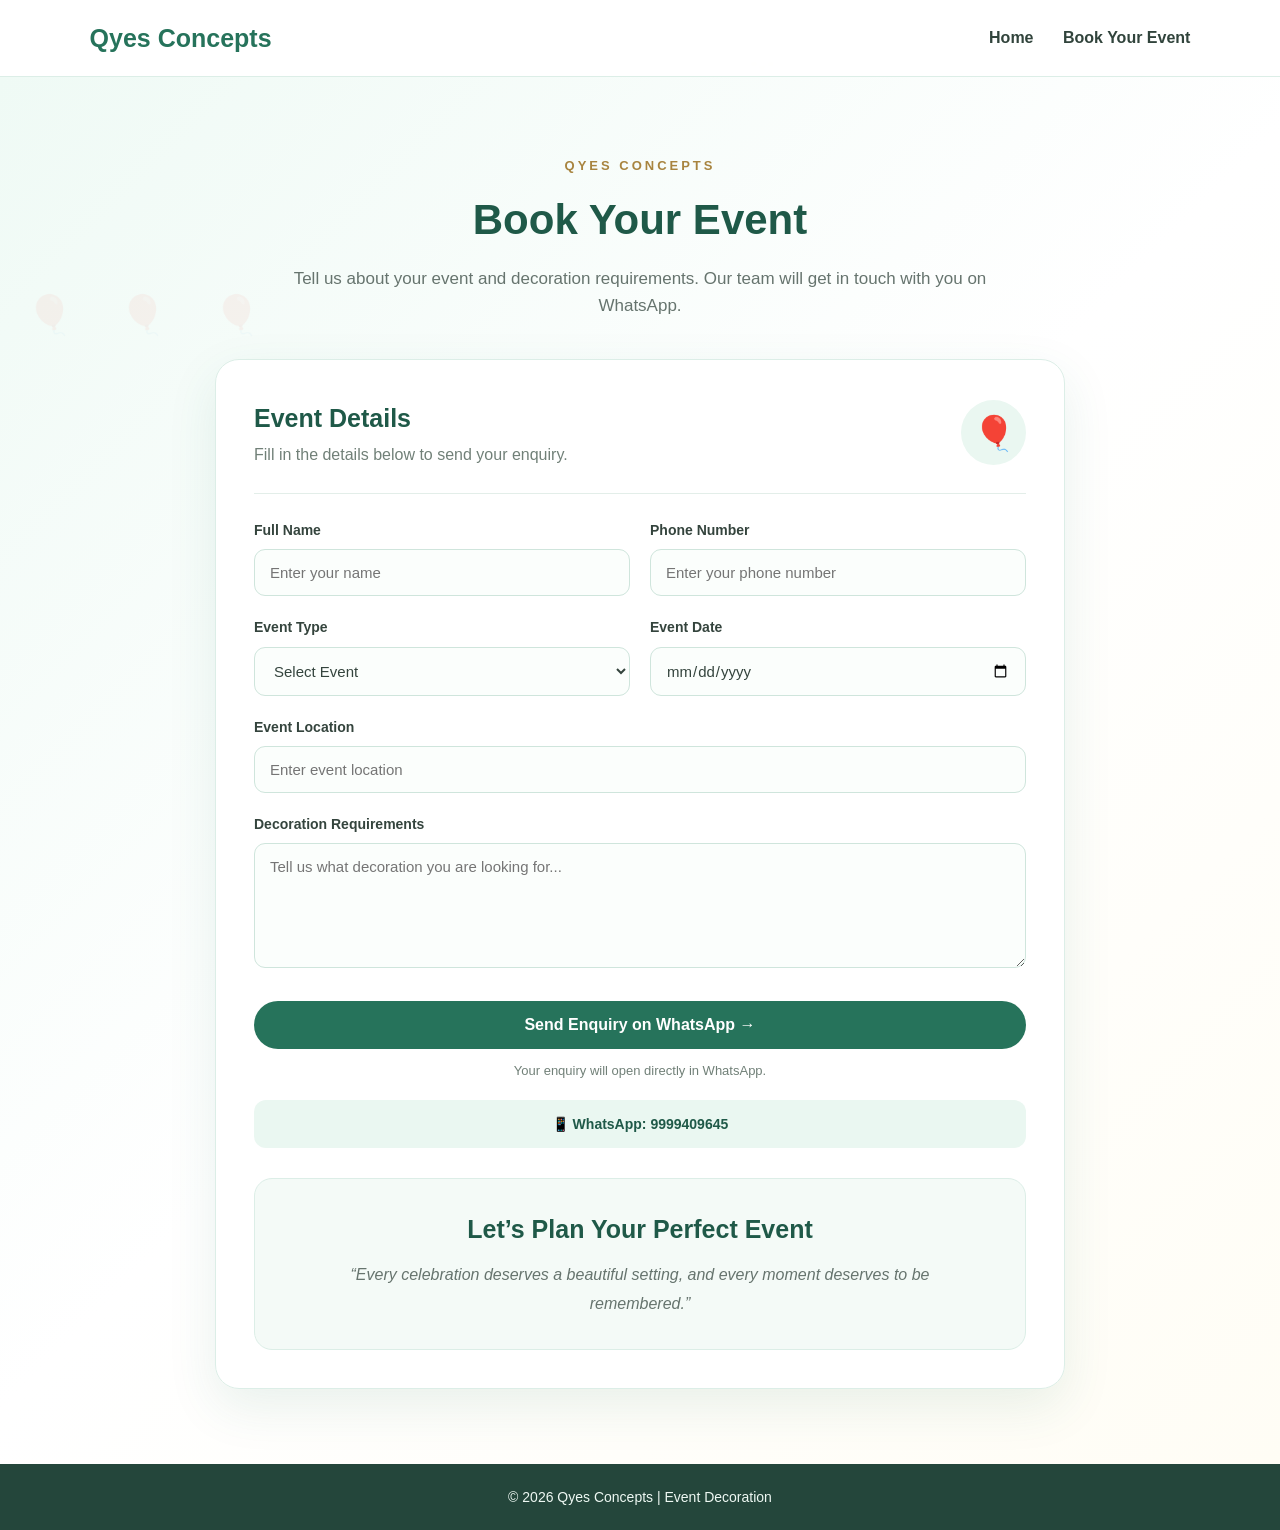
==== booking.html @ 1a0c74bc "Add files via upload" ====
<!DOCTYPE html><html lang="en"><head><meta charset="UTF-8">

<meta
    name="viewport"
    content="width=device-width, initial-scale=1.0"
>

<title>Book Your Event | Qyes Concepts</title>

<link
    rel="stylesheet"
    href="style.css"
>

<style>

    .booking-page {
        min-height: 100vh;
        padding: 75px 7%;
        background: linear-gradient(
            135deg,
            #effaf5,
            #ffffff,
            #fffdf5
        );
    }


    .booking-heading {
        text-align: center;
        max-width: 700px;
        margin: 0 auto 40px;
    }


    .booking-heading span {
        color: #a8843f;
        font-size: 13px;
        font-weight: bold;
        letter-spacing: 3px;
    }


    .booking-heading h1 {
        color: #1f5948;
        font-size: 42px;
        margin: 8px 0 12px;
    }


    .booking-heading p {
        color: #66746e;
        font-size: 17px;
    }


    .booking-card {
        max-width: 850px;
        margin: auto;
        background: rgba(255,255,255,0.98);
        border: 1px solid #dceee7;
        border-radius: 24px;
        padding: 38px;
        box-shadow:
            0 18px 50px
            rgba(38,115,91,0.10);
    }


    .booking-top {
        display: flex;
        justify-content: space-between;
        align-items: center;
        padding-bottom: 25px;
        margin-bottom: 25px;
        border-bottom: 1px solid #e3eee9;
    }


    .booking-top h2 {
        color: #1f5948;
        font-size: 25px;
    }


    .booking-top p {
        color: #718078;
        margin-top: 4px;
    }


    .booking-icon {
        width: 65px;
        height: 65px;
        border-radius: 50%;
        background: #eaf7f1;

        display: flex;
        align-items: center;
        justify-content: center;

        font-size: 34px;
    }


    .form-row {
        display: grid;
        grid-template-columns: 1fr 1fr;
        gap: 20px;
    }


    .form-group {
        margin-bottom: 20px;
    }


    label {
        color: #34443d;
        font-size: 14px;
        font-weight: bold;
        display: block;
        margin-bottom: 8px;
    }


    input,
    select,
    textarea {
        width: 100%;
        padding: 14px 15px;

        border: 1px solid #cfe5dc;
        border-radius: 11px;

        background: #fbfefc;
        color: #34443d;

        font-size: 15px;
        outline: none;

        font-family: Arial, sans-serif;
    }


    input:focus,
    select:focus,
    textarea:focus {
        border-color: #26735b;

        box-shadow:
            0 0 0 3px
            rgba(38,115,91,0.08);
    }


    textarea {
        height: 125px;
        resize: vertical;
    }


    .submit-btn {
        width: 100%;

        border: none;
        padding: 15px;

        border-radius: 30px;

        background: #26735b;
        color: white;

        font-size: 16px;
        font-weight: bold;

        cursor: pointer;
        margin-top: 5px;
    }


    .submit-btn:hover {
        background: #1c5a47;
    }


    .booking-note {
        text-align: center;

        color: #718078;

        font-size: 13px;

        margin-top: 12px;
    }


    .whatsapp-note {
        margin-top: 18px;

        padding: 13px;

        background: #eaf7f1;

        border-radius: 12px;

        text-align: center;

        color: #1f5948;

        font-size: 14px;

        font-weight: 600;
    }


    /* FINAL QUOTE SECTION */

    .booking-final {
        margin-top: 30px;

        padding: 30px 20px;

        text-align: center;

        background: #f4faf7;

        border: 1px solid #dceee7;

        border-radius: 18px;
    }


    .booking-final h2 {
        color: #1f5948;

        font-size: 25px;

        margin-bottom: 12px;
    }


    .booking-final p {
        color: #66746e;

        max-width: 620px;

        margin: auto;

        font-size: 16px;

        line-height: 1.8;

        font-style: italic;
    }


    @media (max-width: 700px) {

        .booking-page {
            padding: 55px 5%;
        }


        .booking-heading h1 {
            font-size: 34px;
        }


        .booking-card {
            padding: 25px 20px;
        }


        .form-row {
            grid-template-columns: 1fr;
            gap: 0;
        }


        .booking-top {
            gap: 15px;
        }


        .booking-top h2 {
            font-size: 22px;
        }


        .booking-icon {
            width: 55px;
            height: 55px;
            font-size: 28px;
        }

    }

</style>

</head><body><header><div class="logo">
    Qyes Concepts
</div>


<nav>

    <a href="index.html">
        Home
    </a>

    <a href="booking.html">
        Book Your Event
    </a>

</nav>

</header><section class="booking-page"><div class="booking-heading">

    <span>
        QYES CONCEPTS
    </span>


    <h1>
        Book Your Event
    </h1>


    <p>
        Tell us about your event and
        decoration requirements.
        Our team will get in touch
        with you on WhatsApp.
    </p>

</div>



<div class="booking-card">


    <div class="booking-top">

        <div>

            <h2>
                Event Details
            </h2>


            <p>
                Fill in the details below
                to send your enquiry.
            </p>

        </div>


        <div class="booking-icon">
            🎈
        </div>

    </div>



    <form id="bookingForm">


        <div class="form-row">


            <div class="form-group">

                <label>
                    Full Name
                </label>


                <input
                    type="text"
                    id="name"
                    placeholder="Enter your name"
                    required
                >

            </div>



            <div class="form-group">

                <label>
                    Phone Number
                </label>


                <input
                    type="tel"
                    id="phone"
                    placeholder="Enter your phone number"
                    required
                >

            </div>

        </div>



        <div class="form-row">


            <div class="form-group">

                <label>
                    Event Type
                </label>


                <select
                    id="event"
                    required
                >

                    <option value="">
                        Select Event
                    </option>

                    <option>
                        Birthday Party
                    </option>

                    <option>
                        Wedding Decoration
                    </option>

                    <option>
                        Corporate Event
                    </option>

                    <option>
                        Private Party
                    </option>

                    <option>
                        Other Event
                    </option>

                </select>

            </div>



            <div class="form-group">

                <label>
                    Event Date
                </label>


                <input
                    type="date"
                    id="date"
                    required
                >

            </div>

        </div>



        <div class="form-group">

            <label>
                Event Location
            </label>


            <input
                type="text"
                id="location"
                placeholder="Enter event location"
                required
            >

        </div>



        <div class="form-group">

            <label>
                Decoration Requirements
            </label>


            <textarea
                id="requirements"
                placeholder="Tell us what decoration you are looking for..."
            ></textarea>

        </div>



        <button
            type="submit"
            class="submit-btn"
        >
            Send Enquiry on WhatsApp →
        </button>



        <div class="booking-note">
            Your enquiry will open directly in WhatsApp.
        </div>



        <div class="whatsapp-note">
            📱 WhatsApp: 9999409645
        </div>


    </form>



    <div class="booking-final">

        <h2>
            Let’s Plan Your Perfect Event
        </h2>


        <p>
            “Every celebration deserves a beautiful
            setting, and every moment deserves
            to be remembered.”
        </p>

    </div>


</div>

</section><footer><p>
    © 2026 Qyes Concepts |
    Event Decoration
</p>

</footer><script>

const form =
    document.getElementById("bookingForm");


form.addEventListener(
    "submit",
    function(event) {

        event.preventDefault();


        const name =
            document
            .getElementById("name")
            .value
            .trim();


        const phone =
            document
            .getElementById("phone")
            .value
            .trim();


        const eventType =
            document
            .getElementById("event")
            .value;


        const date =
            document
            .getElementById("date")
            .value;


        const location =
            document
            .getElementById("location")
            .value
            .trim();


        const requirements =
            document
            .getElementById("requirements")
            .value
            .trim();


        const whatsappMessage =

            "🎈 *QYES CONCEPTS - NEW EVENT ENQUIRY*" +
            "\n\n" +

            "👤 *Name:* " +
            name +
            "\n\n" +

            "📞 *Phone:* " +
            phone +
            "\n\n" +

            "🎉 *Event:* " +
            eventType +
            "\n\n" +

            "📅 *Event Date:* " +
            date +
            "\n\n" +

            "📍 *Location:* " +
            location +
            "\n\n" +

            "✨ *Requirements:* " +
            (
                requirements ||
                "Not specified"
            );


        const whatsappURL =

            "https://wa.me/919999409645?text=" +

            encodeURIComponent(
                whatsappMessage
            );


        window.open(
            whatsappURL,
            "_blank"
        );

    }
);

</script></body></html>
---- style.css ----
* {
    margin: 0;
    padding: 0;
    box-sizing: border-box;
}

body {
    font-family: Arial, sans-serif;
    background: #ffffff;
    color: #24332d;
    line-height: 1.6;
    position: relative;
    overflow-x: hidden;
}

/* =========================
   HEADER
========================= */

header {
    background: rgba(255, 255, 255, 0.97);
    padding: 18px 7%;
    display: flex;
    justify-content: space-between;
    align-items: center;
    border-bottom: 1px solid #dceee7;
    position: sticky;
    top: 0;
    z-index: 100;
}

.logo {
    font-size: 25px;
    font-weight: bold;
    color: #26735b;
}

nav a {
    text-decoration: none;
    color: #31443c;
    margin-left: 25px;
    font-weight: 600;
}

nav a:hover {
    color: #26735b;
}

/* =========================
   HERO
========================= */

.hero {
    min-height: 500px;
    padding: 80px 7%;
    display: flex;
    align-items: center;
    justify-content: space-between;
    gap: 50px;
    background: linear-gradient(
        135deg,
        #effaf5,
        #ffffff,
        #fffdf5
    );
    position: relative;
    overflow: hidden;
}

.hero-content {
    max-width: 600px;
    position: relative;
    z-index: 2;
}

.hero-label {
    color: #a8843f;
    font-size: 14px;
    font-weight: bold;
    letter-spacing: 2px;
    margin-bottom: 12px;
}

.hero h1 {
    font-size: 48px;
    color: #1f5948;
    margin-bottom: 18px;
}

.hero p {
    font-size: 18px;
    color: #53635d;
    margin-bottom: 25px;
}

.btn {
    display: inline-block;
    background: #26735b;
    color: white;
    text-decoration: none;
    padding: 13px 25px;
    border-radius: 30px;
    font-weight: bold;
    transition: 0.3s;
}

.btn:hover {
    background: #1c5a47;
    transform: translateY(-2px);
}

/* =========================
   MAIN HERO BALLOON
========================= */

.hero-visual {
    width: 330px;
    height: 330px;
    border-radius: 50%;
    background: linear-gradient(
        145deg,
        #d7f1e5,
        #fff5d9
    );
    display: flex;
    align-items: center;
    justify-content: center;
    position: relative;
    flex-shrink: 0;
    box-shadow: 0 15px 40px rgba(38, 115, 91, 0.15);
}

.hero-visual::before {
    content: "🎈";
    font-size: 155px;
    position: absolute;
    top: 55px;
    right: 65px;
    transform: rotate(-10deg);
    filter: drop-shadow(
        0 10px 8px rgba(0, 0, 0, 0.15)
    );
    animation: mainBalloon 4s ease-in-out infinite;
}

.hero-visual::after {
    content: "";
    position: absolute;
    width: 2px;
    height: 85px;
    background: #9a8050;
    top: 205px;
    right: 145px;
    transform: rotate(-5deg);
    opacity: 0.7;
}

@keyframes mainBalloon {
    0%,
    100% {
        transform: translateY(0) rotate(-10deg);
    }

    50% {
        transform: translateY(-15px) rotate(6deg);
    }
}

/* =========================
   FLOATING WATERMARK BALLOONS
========================= */

body::before {
    content:
        "🎈      🎈          🎈     🎈"
        "          🎈     🎈          🎈"
        "     🎈          🎈     🎈"
        "          🎈          🎈";
    position: fixed;
    top: 4%;
    left: -3%;
    width: 106%;
    font-size: 48px;
    line-height: 190px;
    letter-spacing: 8px;
    opacity: 0.075;
    z-index: -1;
    pointer-events: none;
    white-space: pre-wrap;
    animation: watermarkFloat 14s ease-in-out infinite;
}

body::after {
    content:
        "🎈          🎈      🎈"
        "     🎈          🎈"
        "          🎈     🎈"
        "    🎈          🎈";
    position: fixed;
    bottom: 0;
    left: 0;
    width: 105%;
    font-size: 42px;
    line-height: 180px;
    letter-spacing: 18px;
    opacity: 0.06;
    z-index: -1;
    pointer-events: none;
    white-space: pre-wrap;
    animation: watermarkFloatReverse 17s ease-in-out infinite;
}

@keyframes watermarkFloat {
    0%,
    100% {
        transform: translateY(15px) translateX(0);
    }

    50% {
        transform: translateY(-25px) translateX(12px);
    }
}

@keyframes watermarkFloatReverse {
    0%,
    100% {
        transform: translateY(-10px);
    }

    50% {
        transform: translateY(25px);
    }
}

/* =========================
   SECTION BALLOONS
========================= */

section {
    padding: 70px 7%;
    position: relative;
}

section::after {
    content: "🎈     🎈     🎈";
    position: absolute;
    left: 2%;
    top: 15%;
    font-size: 38px;
    letter-spacing: 18px;
    opacity: 0.055;
    pointer-events: none;
    animation: sectionBalloon 8s ease-in-out infinite;
}

@keyframes sectionBalloon {
    0%,
    100% {
        transform: translateY(15px);
    }

    50% {
        transform: translateY(-25px);
    }
}

/* =========================
   SECTION TITLE
========================= */

.section-title {
    text-align: center;
    margin-bottom: 40px;
    position: relative;
    z-index: 2;
}

.section-title h2 {
    color: #1f5948;
    font-size: 32px;
    margin-bottom: 10px;
}

.section-title p {
    color: #66746e;
}

/* =========================
   SERVICES
========================= */

.services {
    display: grid;
    grid-template-columns: repeat(3, 1fr);
    gap: 22px;
    position: relative;
    z-index: 2;
}

.card {
    background: rgba(255, 255, 255, 0.96);
    padding: 28px;
    border-radius: 18px;
    border: 1px solid #dceee7;
    box-shadow:
        0 8px 25px rgba(38, 115, 91, 0.07);
    transition: 0.3s;
}

.card:hover {
    transform: translateY(-5px);
    box-shadow:
        0 15px 30px rgba(38, 115, 91, 0.12);
}

.card h3 {
    color: #26735b;
    margin-bottom: 10px;
}

.card p {
    color: #66746e;
}

/* =========================
   CONTACT
========================= */

.contact {
    background: #eaf7f1;
    text-align: center;
}

.contact-box {
    max-width: 700px;
    margin: auto;
    position: relative;
    z-index: 2;
}

.contact h2 {
    color: #1f5948;
    margin-bottom: 15px;
}

.contact p {
    color: #53635d;
    margin: 8px 0;
}

.contact a {
    color: #26735b;
    text-decoration: none;
    font-weight: bold;
}

/* =========================
   BOOKING FORM
========================= */

.booking {
    max-width: 750px;
    margin: 40px auto;
    background: white;
    padding: 35px;
    border-radius: 20px;
    box-shadow:
        0 10px 35px rgba(38, 115, 91, 0.08);
    border: 1px solid #dceee7;
    position: relative;
    z-index: 2;
}

.booking h2 {
    text-align: center;
    color: #1f5948;
    margin-bottom: 25px;
}

.form-group {
    margin-bottom: 18px;
}

.form-group label {
    display: block;
    margin-bottom: 7px;
    font-weight: bold;
    color: #34443d;
}

.form-group input,
.form-group select,
.form-group textarea {
    width: 100%;
    padding: 13px;
    border: 1px solid #cfe5dc;
    border-radius: 10px;
    font-size: 15px;
    outline: none;
    background: #fbfefc;
}

.form-group input:focus,
.form-group select:focus,
.form-group textarea:focus {
    border-color: #4c9b7e;
}

.form-group textarea {
    height: 120px;
    resize: vertical;
}

.booking button {
    width: 100%;
    border: none;
    cursor: pointer;
    background: #26735b;
    color: white;
    padding: 14px;
    border-radius: 30px;
    font-size: 16px;
    font-weight: bold;
}

.booking button:hover {
    background: #1c5a47;
}

/* =========================
   FOOTER
========================= */

footer {
    background: #24463b;
    color: #eef8f3;
    text-align: center;
    padding: 22px;
    font-size: 14px;
    position: relative;
    z-index: 2;
}

/* =========================
   MOBILE
========================= */

@media (max-width: 768px) {

    header {
        padding: 16px 5%;
    }

    .logo {
        font-size: 21px;
    }

    nav a {
        margin-left: 12px;
        font-size: 14px;
    }

    .hero {
        flex-direction: column;
        text-align: center;
        padding: 60px 5%;
    }

    .hero h1 {
        font-size: 36px;
    }

    .hero-visual {
        width: 240px;
        height: 240px;
    }

    .hero-visual::before {
        font-size: 110px;
        top: 45px;
        right: 48px;
    }

    .hero-visual::after {
        height: 60px;
        top: 155px;
        right: 105px;
    }

    section {
        padding: 55px 5%;
    }

    .services {
        grid-template-columns: 1fr;
    }

    .booking {
        margin: 20px 5%;
        padding: 25px;
    }

    body::before {
        font-size: 34px;
        line-height: 135px;
        letter-spacing: 4px;
    }

    body::after {
        font-size: 30px;
        line-height: 125px;
        letter-spacing: 8px;
    }

    section::after {
        font-size: 28px;
    }
} /* DARK BALLOON GATE */

.hero-visual {
    background: transparent !important;
    box-shadow: none !important;
    border-radius: 0 !important;
    width: 380px;
    height: 390px;
    position: relative;
}

/* Balloon arch */
.hero-visual::before {
    content: "🎈 🎈 🎈 🎈 🎈";
    position: absolute;
    top: 5px;
    left: 20px;
    width: 340px;
    height: 270px;
    font-size: 58px;
    line-height: 85px;
    letter-spacing: 2px;
    text-align: center;
    color: #24463b;
    filter: drop-shadow(0 8px 5px rgba(0,0,0,0.18));
    animation: gateFloat 4s ease-in-out infinite;
}

/* Gate pillars */
.hero-visual::after {
    content: "🎈                                      🎈";
    white-space: pre;
    position: absolute;
    top: 80px;
    left: 5px;
    width: 370px;
    height: 280px;
    font-size: 52px;
    line-height: 85px;
    color: #24463b;
    letter-spacing: 0;
    text-align: center;
    filter: drop-shadow(0 8px 5px rgba(0,0,0,0.18));
}

/* Dark balloon-gate base */
.hero-visual {
    border-bottom: 7px solid #a8843f !important;
}

@keyframes gateFloat {
    0%, 100% {
        transform: translateY(0);
    }

    50% {
        transform: translateY(-8px);
    }
}

/* Mobile */
@media (max-width: 768px) {
    .hero-visual {
        width: 300px;
        height: 330px;
    }

    .hero-visual::before {
        width: 290px;
        font-size: 43px;
        line-height: 65px;
        left: 5px;
    }

    .hero-visual::after {
        width: 290px;
        font-size: 40px;
        line-height: 65px;
        left: 0;
    }
}.booking-page {
    min-height: 100vh;
    padding: 75px 7%;
    background: linear-gradient(
        135deg,
        #effaf5,
        #ffffff,
        #fffdf5
    );
}

.booking-heading {
    text-align: center;
    max-width: 700px;
    margin: 0 auto 40px;
}

.booking-heading span {
    color: #a8843f;
    font-size: 13px;
    font-weight: bold;
    letter-spacing: 3px;
}

.booking-heading h1 {
    color: #1f5948;
    font-size: 42px;
    margin: 8px 0 12px;
}

.booking-heading p {
    color: #66746e;
    font-size: 17px;
}

.booking-card {
    max-width: 850px;
    margin: auto;
    background: rgba(255,255,255,0.98);
    border: 1px solid #dceee7;
    border-radius: 24px;
    padding: 38px;
    box-shadow: 0 18px 50px rgba(38,115,91,0.10);
}

.booking-top {
    display: flex;
    justify-content: space-between;
    align-items: center;
    padding-bottom: 25px;
    margin-bottom: 25px;
    border-bottom: 1px solid #e3eee9;
}

.booking-top h2 {
    color: #1f5948;
    font-size: 25px;
}

.booking-top p {
    color: #718078;
    margin-top: 4px;
}

.booking-icon {
    width: 65px;
    height: 65px;
    border-radius: 50%;
    background: #eaf7f1;
    display: flex;
    align-items: center;
    justify-content: center;
    font-size: 34px;
}

.form-row {
    display: grid;
    grid-template-columns: 1fr 1fr;
    gap: 20px;
}

.booking-card .form-group {
    margin-bottom: 20px;
}

.booking-card label {
    color: #34443d;
    font-size: 14px;
    font-weight: bold;
    display: block;
    margin-bottom: 8px;
}

.booking-card input,
.booking-card select,
.booking-card textarea {
    width: 100%;
    padding: 14px 15px;
    border: 1px solid #cfe5dc;
    border-radius: 11px;
    background: #fbfefc;
    color: #34443d;
    font-size: 15px;
    outline: none;
    transition: 0.2s;
}

.booking-card input:focus,
.booking-card select:focus,
.booking-card textarea:focus {
    border-color: #26735b;
    box-shadow: 0 0 0 3px rgba(38,115,91,0.08);
}

.booking-card textarea {
    height: 125px;
    resize: vertical;
}

.booking-card button {
    width: 100%;
    border: none;
    padding: 15px;
    border-radius: 30px;
    background: #26735b;
    color: white;
    font-size: 16px;
    font-weight: bold;
    cursor: pointer;
    margin-top: 5px;
    transition: 0.3s;
}

.booking-card button:hover {
    background: #1c5a47;
    transform: translateY(-2px);
}

.booking-contact {
    display: grid;
    grid-template-columns: 1fr 1fr;
    gap: 15px;
    margin-top: 28px;
}

.booking-contact div {
    background: #f4faf7;
    padding: 16px;
    border-radius: 12px;
    text-align: center;
}

.booking-contact strong {
    display: block;
    color: #1f5948;
    margin-bottom: 4px;
}

.booking-contact a {
    color: #26735b;
    text-decoration: none;
    font-size: 14px;
}

@media (max-width: 700px) {

    .booking-page {
        padding: 55px 5%;
    }

    .booking-heading h1 {
        font-size: 34px;
    }

    .booking-card {
        padding: 25px 20px;
    }

    .form-row {
        grid-template-columns: 1fr;
        gap: 0;
    }

    .booking-top {
        align-items: flex-start;
    }

    .booking-icon {
        width: 52px;
        height: 52px;
        font-size: 27px;
    }

    .booking-contact {
        grid-template-columns: 1fr;
    }
}body::before {
    content:
        "🎈             🎂             🎉             🎈"
        "       🎈             🎉             🎂"
        "🎈             🎂             🎈             🎉"
        "       🎉             🎈             🎂"
        "🎈             🎉             🎂             🎈"
        "       🎈             🎂             🎉";

    position: fixed;
    top: 0;
    left: 0;
    width: 100%;
    height: 100%;
    font-size: 75px;
    line-height: 180px;
    letter-spacing: 25px;
    opacity: 0.12;
    z-index: -1;
    pointer-events: none;
    white-space: pre-wrap;
    animation: partyWatermark 18s ease-in-out infinite;
}/* =================================
   BIG PARTY WATERMARK - ALL PAGES
================================= */

body::before {
    content:
        "🎈             🎂             🎉             🎈"
        "       🎈             🎉             🎂"
        "🎈             🎂             🎈             🎉"
        "       🎉             🎈             🎂"
        "🎈             🎉             🎂             🎈"
        "       🎈             🎂             🎉";

    position: fixed;
    top: 0;
    left: 0;
    width: 100%;
    height: 100%;

    font-size: 75px;
    line-height: 180px;
    letter-spacing: 25px;

    opacity: 0.12;
    z-index: -1;
    pointer-events: none;
    white-space: pre-wrap;

    animation: bigPartyWatermark 18s ease-in-out infinite;
}

@keyframes bigPartyWatermark {
    0%, 100% {
        transform: translateY(0);
    }

    50% {
        transform: translateY(-15px);
    }
}


/* MOBILE */
@media (max-width: 768px) {
    body::before {
        font-size: 50px;
        line-height: 145px;
        letter-spacing: 12px;
        opacity: 0.11;
    }
/* TOP PARTY WATERMARK */

.hero {
    position: relative;
    overflow: hidden;
}

.hero::after {
    content:
        "🎈      🎂      🎉      🎈"
        "   🎉      🎈      🎂      🎈"
        "🎂      🎈      🎉      🎈";

    position: absolute;
    top: 5px;
    left: 0;
    width: 100%;
    text-align: center;

    font-size: 55px;
    line-height: 85px;
    letter-spacing: 10px;

    opacity: 0.12;
    pointer-events: none;
    z-index: 1;
}

.hero-content,
.hero-visual {
    position: relative;
    z-index: 2;
}/* TOP PARTY WATERMARK */

.hero {
    position: relative;
    overflow: hidden;
}

.hero::after {
    content:
        "🎈      🎂      🎉      🎈"
        "   🎉      🎈      🎂      🎈"
        "🎂      🎈      🎉      🎈";

    position: absolute;
    top: 5px;
    left: 0;
    width: 100%;
    text-align: center;

    font-size: 55px;
    line-height: 85px;
    letter-spacing: 10px;

    opacity: 0.12;
    pointer-events: none;
    z-index: 1;
}

.hero-content,
.hero-visual {
    position: relative;
    z-index: 2;
}/* =================================
   BALLOON GATE
================================= */

.hero-visual {
    position: relative;
    background: transparent !important;
    box-shadow: none !important;
    border-radius: 0 !important;
}

/* Top balloon arch */
.hero-visual::before {
    content: "🎈 🎈 🎈 🎈 🎈 🎈 🎈";
    position: absolute;
    top: 5px;
    left: 50%;
    transform: translateX(-50%);
    width: 360px;
    font-size: 52px;
    line-height: 70px;
    letter-spacing: 2px;
    text-align: center;
    filter: drop-shadow(0 6px 5px rgba(0,0,0,0.15));
    animation: gateFloat 4s ease-in-out infinite;
}

/* Two balloon pillars */
.hero-visual::after {
    content: "🎈                                      🎈";
    white-space: pre;
    position: absolute;
    top: 65px;
    left: 50%;
    transform: translateX(-50%);
    width: 360px;
    height: 260px;
    font-size: 48px;
    line-height: 75px;
    text-align: center;
    letter-spacing: 0;
    filter: drop-shadow(0 6px 5px rgba(0,0,0,0.15));
}

@keyframes gateFloat {
    0%, 100% {
        transform: translateX(-50%) translateY(0);
    }

    50% {
        transform: translateX(-50%) translateY(-7px);
    }
}/* =================================
   QYES EVENT DECORATION DISPLAY
================================= */

.hero-visual {
    width: 390px !important;
    height: 400px !important;
    position: relative !important;
    background: transparent !important;
    box-shadow: none !important;
    border-radius: 0 !important;
    flex-shrink: 0;
}

/* Balloon Arch */

.arch {
    position: absolute;
    width: 300px;
    height: 220px;
    top: 15px;
    left: 45px;
    border-top: 7px solid #a8843f;
    border-radius: 50% 50% 0 0;
}

.arch span {
    position: absolute;
    font-size: 47px;
    filter: drop-shadow(0 5px 5px rgba(0,0,0,.15));
}

.arch span:nth-child(1) {
    left: -25px;
    top: 35px;
}

.arch span:nth-child(2) {
    left: 10px;
    top: -5px;
}

.arch span:nth-child(3) {
    left: 60px;
    top: -28px;
}

.arch span:nth-child(4) {
    left: 112px;
    top: -38px;
}

.arch span:nth-child(5) {
    left: 165px;
    top: -28px;
}

.arch span:nth-child(6) {
    left: 215px;
    top: -5px;
}

.arch span:nth-child(7) {
    right: -25px;
    top: 35px;
}


/* Side pillars */

.pillar {
    position: absolute;
    top: 95px;
    font-size: 43px;
    line-height: 58px;
    filter: drop-shadow(0 5px 5px rgba(0,0,0,.15));
    text-align: center;
}

.pillar.left {
    left: 18px;
}

.pillar.right {
    right: 18px;
}


/* QYES Sign */

.sign {
    position: absolute;
    top: 125px;
    left: 50%;
    transform: translateX(-50%);
    width: 130px;
    padding: 12px 5px;
    text-align: center;
    background: white;
    border: 2px solid #a8843f;
    border-radius: 10px;
    box-shadow: 0 8px 20px rgba(0,0,0,.12);
    color: #26735b;
    letter-spacing: 2px;
}

.sign b {
    font-size: 19px;
}

.sign small {
    display: block;
    margin-top: 3px;
    color: #a8843f;
    font-size: 8px;
    letter-spacing: 3px;
}


/* Decoration Table */

.table {
    position: absolute;
    bottom: 25px;
    left: 50%;
    transform: translateX(-50%);
    width: 185px;
    height: 65px;
    background: white;
    border: 2px solid #d6bd79;
    border-radius: 12px;
    box-shadow: 0 12px 25px rgba(38,115,91,.18);
    text-align: center;
}

.cake {
    position: absolute;
    top: -43px;
    left: 50%;
    transform: translateX(-50%);
    font-size: 50px;
}

.gifts {
    position: absolute;
    bottom: 5px;
    width: 100%;
    font-size: 25px;
}


/* Sparkles */

.star {
    position: absolute;
    color: #a8843f;
    font-size: 25px;
    animation: sparkle 3s ease-in-out infinite;
}

.star1 {
    left: 55px;
    top: 245px;
}

.star2 {
    right: 55px;
    top: 225px;
    animation-delay: 1s;
}

@keyframes sparkle {
    0%,100% {
        transform: scale(1);
        opacity: .5;
    }

    50% {
        transform: scale(1.3);
        opacity: 1;
    }
}


/* Mobile */

@media (max-width:768px) {

    .hero-visual {
        transform: scale(.78);
        margin-top: -25px;
        margin-bottom: -30px;
    }
}
}
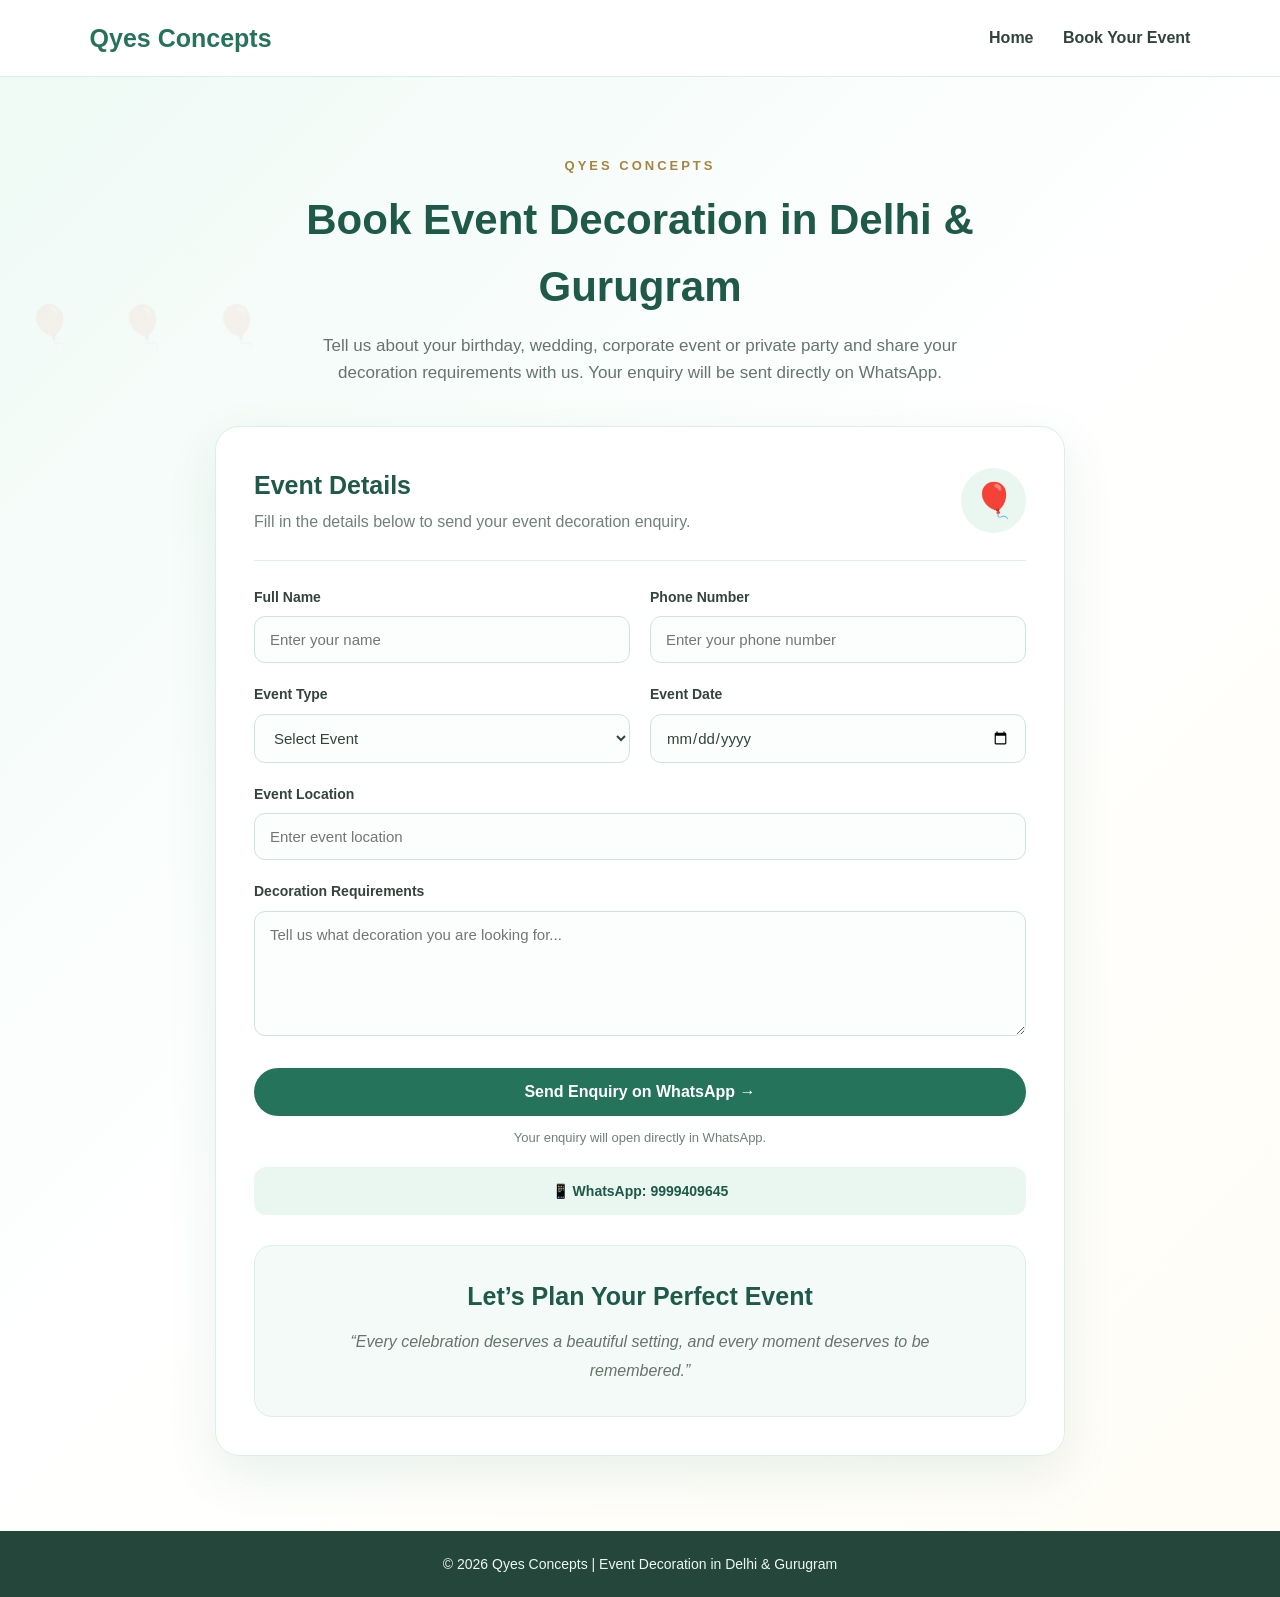
==== commit 04ae1fd2: "Enhance SEO and structure in booking.html Updated SEO metadata and improved HTML structure for bette" ====
--- a/booking.html
+++ b/booking.html
@@ -1,660 +1,738 @@
-<!DOCTYPE html><html lang="en"><head><meta charset="UTF-8">
-
-<meta
-    name="viewport"
-    content="width=device-width, initial-scale=1.0"
->
-
-<title>Book Your Event | Qyes Concepts</title>
-
-<link
-    rel="stylesheet"
-    href="style.css"
->
-
-<style>
-
-    .booking-page {
-        min-height: 100vh;
-        padding: 75px 7%;
-        background: linear-gradient(
-            135deg,
-            #effaf5,
-            #ffffff,
-            #fffdf5
+<!DOCTYPE html>
+<html lang="en">
+
+<head>
+
+    <!-- BASIC SEO -->
+    <meta charset="UTF-8">
+
+    <meta
+        name="viewport"
+        content="width=device-width, initial-scale=1.0"
+    >
+
+    <title>Book Event Decoration in Delhi & Gurugram | Qyes Concepts</title>
+
+    <meta
+        name="description"
+        content="Book birthday, wedding, corporate or private event decoration with Qyes Concepts in Delhi and Gurugram. Send your event requirements directly on WhatsApp."
+    >
+
+    <meta
+        name="keywords"
+        content="book event decoration Delhi, event decoration booking Gurugram, birthday decoration booking, wedding decoration booking, Qyes Concepts"
+    >
+
+    <meta
+        name="robots"
+        content="index, follow"
+    >
+
+    <!-- CANONICAL -->
+    <link
+        rel="canonical"
+        href="https://abhishekwebstudio.github.io/Qyes-Concepts-event-decoration-/booking.html"
+    >
+
+    <!-- OPEN GRAPH -->
+    <meta
+        property="og:title"
+        content="Book Event Decoration in Delhi & Gurugram | Qyes Concepts"
+    >
+
+    <meta
+        property="og:description"
+        content="Send your event decoration enquiry to Qyes Concepts for birthdays, weddings, corporate events and private parties in Delhi and Gurugram."
+    >
+
+    <meta
+        property="og:type"
+        content="website"
+    >
+
+    <meta
+        property="og:url"
+        content="https://abhishekwebstudio.github.io/Qyes-Concepts-event-decoration-/booking.html"
+    >
+
+    <!-- STYLESHEET -->
+    <link
+        rel="stylesheet"
+        href="style.css"
+    >
+
+    <style>
+
+        .booking-page {
+            min-height: 100vh;
+            padding: 75px 7%;
+            background: linear-gradient(
+                135deg,
+                #effaf5,
+                #ffffff,
+                #fffdf5
+            );
+        }
+
+
+        .booking-heading {
+            text-align: center;
+            max-width: 700px;
+            margin: 0 auto 40px;
+        }
+
+
+        .booking-heading span {
+            color: #a8843f;
+            font-size: 13px;
+            font-weight: bold;
+            letter-spacing: 3px;
+        }
+
+
+        .booking-heading h1 {
+            color: #1f5948;
+            font-size: 42px;
+            margin: 8px 0 12px;
+        }
+
+
+        .booking-heading p {
+            color: #66746e;
+            font-size: 17px;
+        }
+
+
+        .booking-card {
+            max-width: 850px;
+            margin: auto;
+            background: rgba(255,255,255,0.98);
+            border: 1px solid #dceee7;
+            border-radius: 24px;
+            padding: 38px;
+            box-shadow:
+                0 18px 50px
+                rgba(38,115,91,0.10);
+        }
+
+
+        .booking-top {
+            display: flex;
+            justify-content: space-between;
+            align-items: center;
+            padding-bottom: 25px;
+            margin-bottom: 25px;
+            border-bottom: 1px solid #e3eee9;
+        }
+
+
+        .booking-top h2 {
+            color: #1f5948;
+            font-size: 25px;
+        }
+
+
+        .booking-top p {
+            color: #718078;
+            margin-top: 4px;
+        }
+
+
+        .booking-icon {
+            width: 65px;
+            height: 65px;
+            border-radius: 50%;
+            background: #eaf7f1;
+
+            display: flex;
+            align-items: center;
+            justify-content: center;
+
+            font-size: 34px;
+        }
+
+
+        .form-row {
+            display: grid;
+            grid-template-columns: 1fr 1fr;
+            gap: 20px;
+        }
+
+
+        .form-group {
+            margin-bottom: 20px;
+        }
+
+
+        label {
+            color: #34443d;
+            font-size: 14px;
+            font-weight: bold;
+            display: block;
+            margin-bottom: 8px;
+        }
+
+
+        input,
+        select,
+        textarea {
+            width: 100%;
+            padding: 14px 15px;
+
+            border: 1px solid #cfe5dc;
+            border-radius: 11px;
+
+            background: #fbfefc;
+            color: #34443d;
+
+            font-size: 15px;
+            outline: none;
+
+            font-family: Arial, sans-serif;
+        }
+
+
+        input:focus,
+        select:focus,
+        textarea:focus {
+            border-color: #26735b;
+
+            box-shadow:
+                0 0 0 3px
+                rgba(38,115,91,0.08);
+        }
+
+
+        textarea {
+            height: 125px;
+            resize: vertical;
+        }
+
+
+        .submit-btn {
+            width: 100%;
+
+            border: none;
+            padding: 15px;
+
+            border-radius: 30px;
+
+            background: #26735b;
+            color: white;
+
+            font-size: 16px;
+            font-weight: bold;
+
+            cursor: pointer;
+            margin-top: 5px;
+        }
+
+
+        .submit-btn:hover {
+            background: #1c5a47;
+        }
+
+
+        .booking-note {
+            text-align: center;
+
+            color: #718078;
+
+            font-size: 13px;
+
+            margin-top: 12px;
+        }
+
+
+        .whatsapp-note {
+            margin-top: 18px;
+
+            padding: 13px;
+
+            background: #eaf7f1;
+
+            border-radius: 12px;
+
+            text-align: center;
+
+            color: #1f5948;
+
+            font-size: 14px;
+
+            font-weight: 600;
+        }
+
+
+        /* FINAL QUOTE SECTION */
+
+        .booking-final {
+            margin-top: 30px;
+
+            padding: 30px 20px;
+
+            text-align: center;
+
+            background: #f4faf7;
+
+            border: 1px solid #dceee7;
+
+            border-radius: 18px;
+        }
+
+
+        .booking-final h2 {
+            color: #1f5948;
+
+            font-size: 25px;
+
+            margin-bottom: 12px;
+        }
+
+
+        .booking-final p {
+            color: #66746e;
+
+            max-width: 620px;
+
+            margin: auto;
+
+            font-size: 16px;
+
+            line-height: 1.8;
+
+            font-style: italic;
+        }
+
+
+        @media (max-width: 700px) {
+
+            .booking-page {
+                padding: 55px 5%;
+            }
+
+
+            .booking-heading h1 {
+                font-size: 34px;
+            }
+
+
+            .booking-card {
+                padding: 25px 20px;
+            }
+
+
+            .form-row {
+                grid-template-columns: 1fr;
+                gap: 0;
+            }
+
+
+            .booking-top {
+                gap: 15px;
+            }
+
+
+            .booking-top h2 {
+                font-size: 22px;
+            }
+
+
+            .booking-icon {
+                width: 55px;
+                height: 55px;
+                font-size: 28px;
+            }
+
+        }
+
+    </style>
+
+</head>
+
+
+<body>
+
+
+    <!-- HEADER -->
+
+    <header>
+
+        <div class="logo">
+            Qyes Concepts
+        </div>
+
+
+        <nav>
+
+            <a href="index.html">
+                Home
+            </a>
+
+            <a href="booking.html">
+                Book Your Event
+            </a>
+
+        </nav>
+
+    </header>
+
+
+    <!-- BOOKING PAGE -->
+
+    <main>
+
+    <section class="booking-page">
+
+        <div class="booking-heading">
+
+            <span>
+                QYES CONCEPTS
+            </span>
+
+
+            <h1>
+                Book Event Decoration in Delhi & Gurugram
+            </h1>
+
+
+            <p>
+                Tell us about your birthday, wedding, corporate
+                event or private party and share your decoration
+                requirements with us. Your enquiry will be sent
+                directly on WhatsApp.
+            </p>
+
+        </div>
+
+
+        <div class="booking-card">
+
+
+            <div class="booking-top">
+
+                <div>
+
+                    <h2>
+                        Event Details
+                    </h2>
+
+
+                    <p>
+                        Fill in the details below to send
+                        your event decoration enquiry.
+                    </p>
+
+                </div>
+
+
+                <div class="booking-icon">
+                    🎈
+                </div>
+
+            </div>
+
+
+            <form id="bookingForm">
+
+
+                <div class="form-row">
+
+
+                    <div class="form-group">
+
+                        <label for="name">
+                            Full Name
+                        </label>
+
+
+                        <input
+                            type="text"
+                            id="name"
+                            placeholder="Enter your name"
+                            autocomplete="name"
+                            required
+                        >
+
+                    </div>
+
+
+                    <div class="form-group">
+
+                        <label for="phone">
+                            Phone Number
+                        </label>
+
+
+                        <input
+                            type="tel"
+                            id="phone"
+                            placeholder="Enter your phone number"
+                            autocomplete="tel"
+                            required
+                        >
+
+                    </div>
+
+                </div>
+
+
+                <div class="form-row">
+
+
+                    <div class="form-group">
+
+                        <label for="event">
+                            Event Type
+                        </label>
+
+
+                        <select
+                            id="event"
+                            required
+                        >
+
+                            <option value="">
+                                Select Event
+                            </option>
+
+                            <option>
+                                Birthday Party
+                            </option>
+
+                            <option>
+                                Wedding Decoration
+                            </option>
+
+                            <option>
+                                Corporate Event
+                            </option>
+
+                            <option>
+                                Private Party
+                            </option>
+
+                            <option>
+                                Other Event
+                            </option>
+
+                        </select>
+
+                    </div>
+
+
+                    <div class="form-group">
+
+                        <label for="date">
+                            Event Date
+                        </label>
+
+
+                        <input
+                            type="date"
+                            id="date"
+                            required
+                        >
+
+                    </div>
+
+                </div>
+
+
+                <div class="form-group">
+
+                    <label for="location">
+                        Event Location
+                    </label>
+
+
+                    <input
+                        type="text"
+                        id="location"
+                        placeholder="Enter event location"
+                        autocomplete="street-address"
+                        required
+                    >
+
+                </div>
+
+
+                <div class="form-group">
+
+                    <label for="requirements">
+                        Decoration Requirements
+                    </label>
+
+
+                    <textarea
+                        id="requirements"
+                        placeholder="Tell us what decoration you are looking for..."
+                    ></textarea>
+
+                </div>
+
+
+                <button
+                    type="submit"
+                    class="submit-btn"
+                >
+                    Send Enquiry on WhatsApp →
+                </button>
+
+
+                <div class="booking-note">
+                    Your enquiry will open directly in WhatsApp.
+                </div>
+
+
+                <div class="whatsapp-note">
+                    📱 WhatsApp: 9999409645
+                </div>
+
+
+            </form>
+
+
+            <div class="booking-final">
+
+                <h2>
+                    Let’s Plan Your Perfect Event
+                </h2>
+
+
+                <p>
+                    “Every celebration deserves a beautiful
+                    setting, and every moment deserves
+                    to be remembered.”
+                </p>
+
+            </div>
+
+
+        </div>
+
+    </section>
+
+    </main>
+
+
+    <!-- FOOTER -->
+
+    <footer>
+
+        <p>
+            © 2026 Qyes Concepts |
+            Event Decoration in Delhi & Gurugram
+        </p>
+
+    </footer>
+
+
+    <!-- WHATSAPP ENQUIRY SCRIPT -->
+
+    <script>
+
+        const form =
+            document.getElementById("bookingForm");
+
+
+        form.addEventListener(
+            "submit",
+            function(event) {
+
+                event.preventDefault();
+
+
+                const name =
+                    document
+                    .getElementById("name")
+                    .value
+                    .trim();
+
+
+                const phone =
+                    document
+                    .getElementById("phone")
+                    .value
+                    .trim();
+
+
+                const eventType =
+                    document
+                    .getElementById("event")
+                    .value;
+
+
+                const date =
+                    document
+                    .getElementById("date")
+                    .value;
+
+
+                const location =
+                    document
+                    .getElementById("location")
+                    .value
+                    .trim();
+
+
+                const requirements =
+                    document
+                    .getElementById("requirements")
+                    .value
+                    .trim();
+
+
+                const whatsappMessage =
+
+                    "🎈 *QYES CONCEPTS - NEW EVENT ENQUIRY*" +
+                    "\n\n" +
+
+                    "👤 *Name:* " +
+                    name +
+                    "\n\n" +
+
+                    "📞 *Phone:* " +
+                    phone +
+                    "\n\n" +
+
+                    "🎉 *Event:* " +
+                    eventType +
+                    "\n\n" +
+
+                    "📅 *Event Date:* " +
+                    date +
+                    "\n\n" +
+
+                    "📍 *Location:* " +
+                    location +
+                    "\n\n" +
+
+                    "✨ *Requirements:* " +
+                    (
+                        requirements ||
+                        "Not specified"
+                    );
+
+
+                const whatsappURL =
+
+                    "https://wa.me/919999409645?text=" +
+
+                    encodeURIComponent(
+                        whatsappMessage
+                    );
+
+
+                window.open(
+                    whatsappURL,
+                    "_blank"
+                );
+
+            }
         );
-    }
-
-
-    .booking-heading {
-        text-align: center;
-        max-width: 700px;
-        margin: 0 auto 40px;
-    }
-
-
-    .booking-heading span {
-        color: #a8843f;
-        font-size: 13px;
-        font-weight: bold;
-        letter-spacing: 3px;
-    }
-
-
-    .booking-heading h1 {
-        color: #1f5948;
-        font-size: 42px;
-        margin: 8px 0 12px;
-    }
-
-
-    .booking-heading p {
-        color: #66746e;
-        font-size: 17px;
-    }
-
-
-    .booking-card {
-        max-width: 850px;
-        margin: auto;
-        background: rgba(255,255,255,0.98);
-        border: 1px solid #dceee7;
-        border-radius: 24px;
-        padding: 38px;
-        box-shadow:
-            0 18px 50px
-            rgba(38,115,91,0.10);
-    }
-
-
-    .booking-top {
-        display: flex;
-        justify-content: space-between;
-        align-items: center;
-        padding-bottom: 25px;
-        margin-bottom: 25px;
-        border-bottom: 1px solid #e3eee9;
-    }
-
-
-    .booking-top h2 {
-        color: #1f5948;
-        font-size: 25px;
-    }
-
-
-    .booking-top p {
-        color: #718078;
-        margin-top: 4px;
-    }
-
-
-    .booking-icon {
-        width: 65px;
-        height: 65px;
-        border-radius: 50%;
-        background: #eaf7f1;
-
-        display: flex;
-        align-items: center;
-        justify-content: center;
-
-        font-size: 34px;
-    }
-
-
-    .form-row {
-        display: grid;
-        grid-template-columns: 1fr 1fr;
-        gap: 20px;
-    }
-
-
-    .form-group {
-        margin-bottom: 20px;
-    }
-
-
-    label {
-        color: #34443d;
-        font-size: 14px;
-        font-weight: bold;
-        display: block;
-        margin-bottom: 8px;
-    }
-
-
-    input,
-    select,
-    textarea {
-        width: 100%;
-        padding: 14px 15px;
-
-        border: 1px solid #cfe5dc;
-        border-radius: 11px;
-
-        background: #fbfefc;
-        color: #34443d;
-
-        font-size: 15px;
-        outline: none;
-
-        font-family: Arial, sans-serif;
-    }
-
-
-    input:focus,
-    select:focus,
-    textarea:focus {
-        border-color: #26735b;
-
-        box-shadow:
-            0 0 0 3px
-            rgba(38,115,91,0.08);
-    }
-
-
-    textarea {
-        height: 125px;
-        resize: vertical;
-    }
-
-
-    .submit-btn {
-        width: 100%;
-
-        border: none;
-        padding: 15px;
-
-        border-radius: 30px;
-
-        background: #26735b;
-        color: white;
-
-        font-size: 16px;
-        font-weight: bold;
-
-        cursor: pointer;
-        margin-top: 5px;
-    }
-
-
-    .submit-btn:hover {
-        background: #1c5a47;
-    }
-
-
-    .booking-note {
-        text-align: center;
-
-        color: #718078;
-
-        font-size: 13px;
-
-        margin-top: 12px;
-    }
-
-
-    .whatsapp-note {
-        margin-top: 18px;
-
-        padding: 13px;
-
-        background: #eaf7f1;
-
-        border-radius: 12px;
-
-        text-align: center;
-
-        color: #1f5948;
-
-        font-size: 14px;
-
-        font-weight: 600;
-    }
-
-
-    /* FINAL QUOTE SECTION */
-
-    .booking-final {
-        margin-top: 30px;
-
-        padding: 30px 20px;
-
-        text-align: center;
-
-        background: #f4faf7;
-
-        border: 1px solid #dceee7;
-
-        border-radius: 18px;
-    }
-
-
-    .booking-final h2 {
-        color: #1f5948;
-
-        font-size: 25px;
-
-        margin-bottom: 12px;
-    }
-
-
-    .booking-final p {
-        color: #66746e;
-
-        max-width: 620px;
-
-        margin: auto;
-
-        font-size: 16px;
-
-        line-height: 1.8;
-
-        font-style: italic;
-    }
-
-
-    @media (max-width: 700px) {
-
-        .booking-page {
-            padding: 55px 5%;
-        }
-
-
-        .booking-heading h1 {
-            font-size: 34px;
-        }
-
-
-        .booking-card {
-            padding: 25px 20px;
-        }
-
-
-        .form-row {
-            grid-template-columns: 1fr;
-            gap: 0;
-        }
-
-
-        .booking-top {
-            gap: 15px;
-        }
-
-
-        .booking-top h2 {
-            font-size: 22px;
-        }
-
-
-        .booking-icon {
-            width: 55px;
-            height: 55px;
-            font-size: 28px;
-        }
-
-    }
-
-</style>
-
-</head><body><header><div class="logo">
-    Qyes Concepts
-</div>
-
-
-<nav>
-
-    <a href="index.html">
-        Home
-    </a>
-
-    <a href="booking.html">
-        Book Your Event
-    </a>
-
-</nav>
-
-</header><section class="booking-page"><div class="booking-heading">
-
-    <span>
-        QYES CONCEPTS
-    </span>
-
-
-    <h1>
-        Book Your Event
-    </h1>
-
-
-    <p>
-        Tell us about your event and
-        decoration requirements.
-        Our team will get in touch
-        with you on WhatsApp.
-    </p>
-
-</div>
-
-
-
-<div class="booking-card">
-
-
-    <div class="booking-top">
-
-        <div>
-
-            <h2>
-                Event Details
-            </h2>
-
-
-            <p>
-                Fill in the details below
-                to send your enquiry.
-            </p>
-
-        </div>
-
-
-        <div class="booking-icon">
-            🎈
-        </div>
-
-    </div>
-
-
-
-    <form id="bookingForm">
-
-
-        <div class="form-row">
-
-
-            <div class="form-group">
-
-                <label>
-                    Full Name
-                </label>
-
-
-                <input
-                    type="text"
-                    id="name"
-                    placeholder="Enter your name"
-                    required
-                >
-
-            </div>
-
-
-
-            <div class="form-group">
-
-                <label>
-                    Phone Number
-                </label>
-
-
-                <input
-                    type="tel"
-                    id="phone"
-                    placeholder="Enter your phone number"
-                    required
-                >
-
-            </div>
-
-        </div>
-
-
-
-        <div class="form-row">
-
-
-            <div class="form-group">
-
-                <label>
-                    Event Type
-                </label>
-
-
-                <select
-                    id="event"
-                    required
-                >
-
-                    <option value="">
-                        Select Event
-                    </option>
-
-                    <option>
-                        Birthday Party
-                    </option>
-
-                    <option>
-                        Wedding Decoration
-                    </option>
-
-                    <option>
-                        Corporate Event
-                    </option>
-
-                    <option>
-                        Private Party
-                    </option>
-
-                    <option>
-                        Other Event
-                    </option>
-
-                </select>
-
-            </div>
-
-
-
-            <div class="form-group">
-
-                <label>
-                    Event Date
-                </label>
-
-
-                <input
-                    type="date"
-                    id="date"
-                    required
-                >
-
-            </div>
-
-        </div>
-
-
-
-        <div class="form-group">
-
-            <label>
-                Event Location
-            </label>
-
-
-            <input
-                type="text"
-                id="location"
-                placeholder="Enter event location"
-                required
-            >
-
-        </div>
-
-
-
-        <div class="form-group">
-
-            <label>
-                Decoration Requirements
-            </label>
-
-
-            <textarea
-                id="requirements"
-                placeholder="Tell us what decoration you are looking for..."
-            ></textarea>
-
-        </div>
-
-
-
-        <button
-            type="submit"
-            class="submit-btn"
-        >
-            Send Enquiry on WhatsApp →
-        </button>
-
-
-
-        <div class="booking-note">
-            Your enquiry will open directly in WhatsApp.
-        </div>
-
-
-
-        <div class="whatsapp-note">
-            📱 WhatsApp: 9999409645
-        </div>
-
-
-    </form>
-
-
-
-    <div class="booking-final">
-
-        <h2>
-            Let’s Plan Your Perfect Event
-        </h2>
-
-
-        <p>
-            “Every celebration deserves a beautiful
-            setting, and every moment deserves
-            to be remembered.”
-        </p>
-
-    </div>
-
-
-</div>
-
-</section><footer><p>
-    © 2026 Qyes Concepts |
-    Event Decoration
-</p>
-
-</footer><script>
-
-const form =
-    document.getElementById("bookingForm");
-
-
-form.addEventListener(
-    "submit",
-    function(event) {
-
-        event.preventDefault();
-
-
-        const name =
-            document
-            .getElementById("name")
-            .value
-            .trim();
-
-
-        const phone =
-            document
-            .getElementById("phone")
-            .value
-            .trim();
-
-
-        const eventType =
-            document
-            .getElementById("event")
-            .value;
-
-
-        const date =
-            document
-            .getElementById("date")
-            .value;
-
-
-        const location =
-            document
-            .getElementById("location")
-            .value
-            .trim();
-
-
-        const requirements =
-            document
-            .getElementById("requirements")
-            .value
-            .trim();
-
-
-        const whatsappMessage =
-
-            "🎈 *QYES CONCEPTS - NEW EVENT ENQUIRY*" +
-            "\n\n" +
-
-            "👤 *Name:* " +
-            name +
-            "\n\n" +
-
-            "📞 *Phone:* " +
-            phone +
-            "\n\n" +
-
-            "🎉 *Event:* " +
-            eventType +
-            "\n\n" +
-
-            "📅 *Event Date:* " +
-            date +
-            "\n\n" +
-
-            "📍 *Location:* " +
-            location +
-            "\n\n" +
-
-            "✨ *Requirements:* " +
-            (
-                requirements ||
-                "Not specified"
-            );
-
-
-        const whatsappURL =
-
-            "https://wa.me/919999409645?text=" +
-
-            encodeURIComponent(
-                whatsappMessage
-            );
-
-
-        window.open(
-            whatsappURL,
-            "_blank"
-        );
-
-    }
-);
-
-</script></body></html>+
+    </script>
+
+</body>
+
+</html>
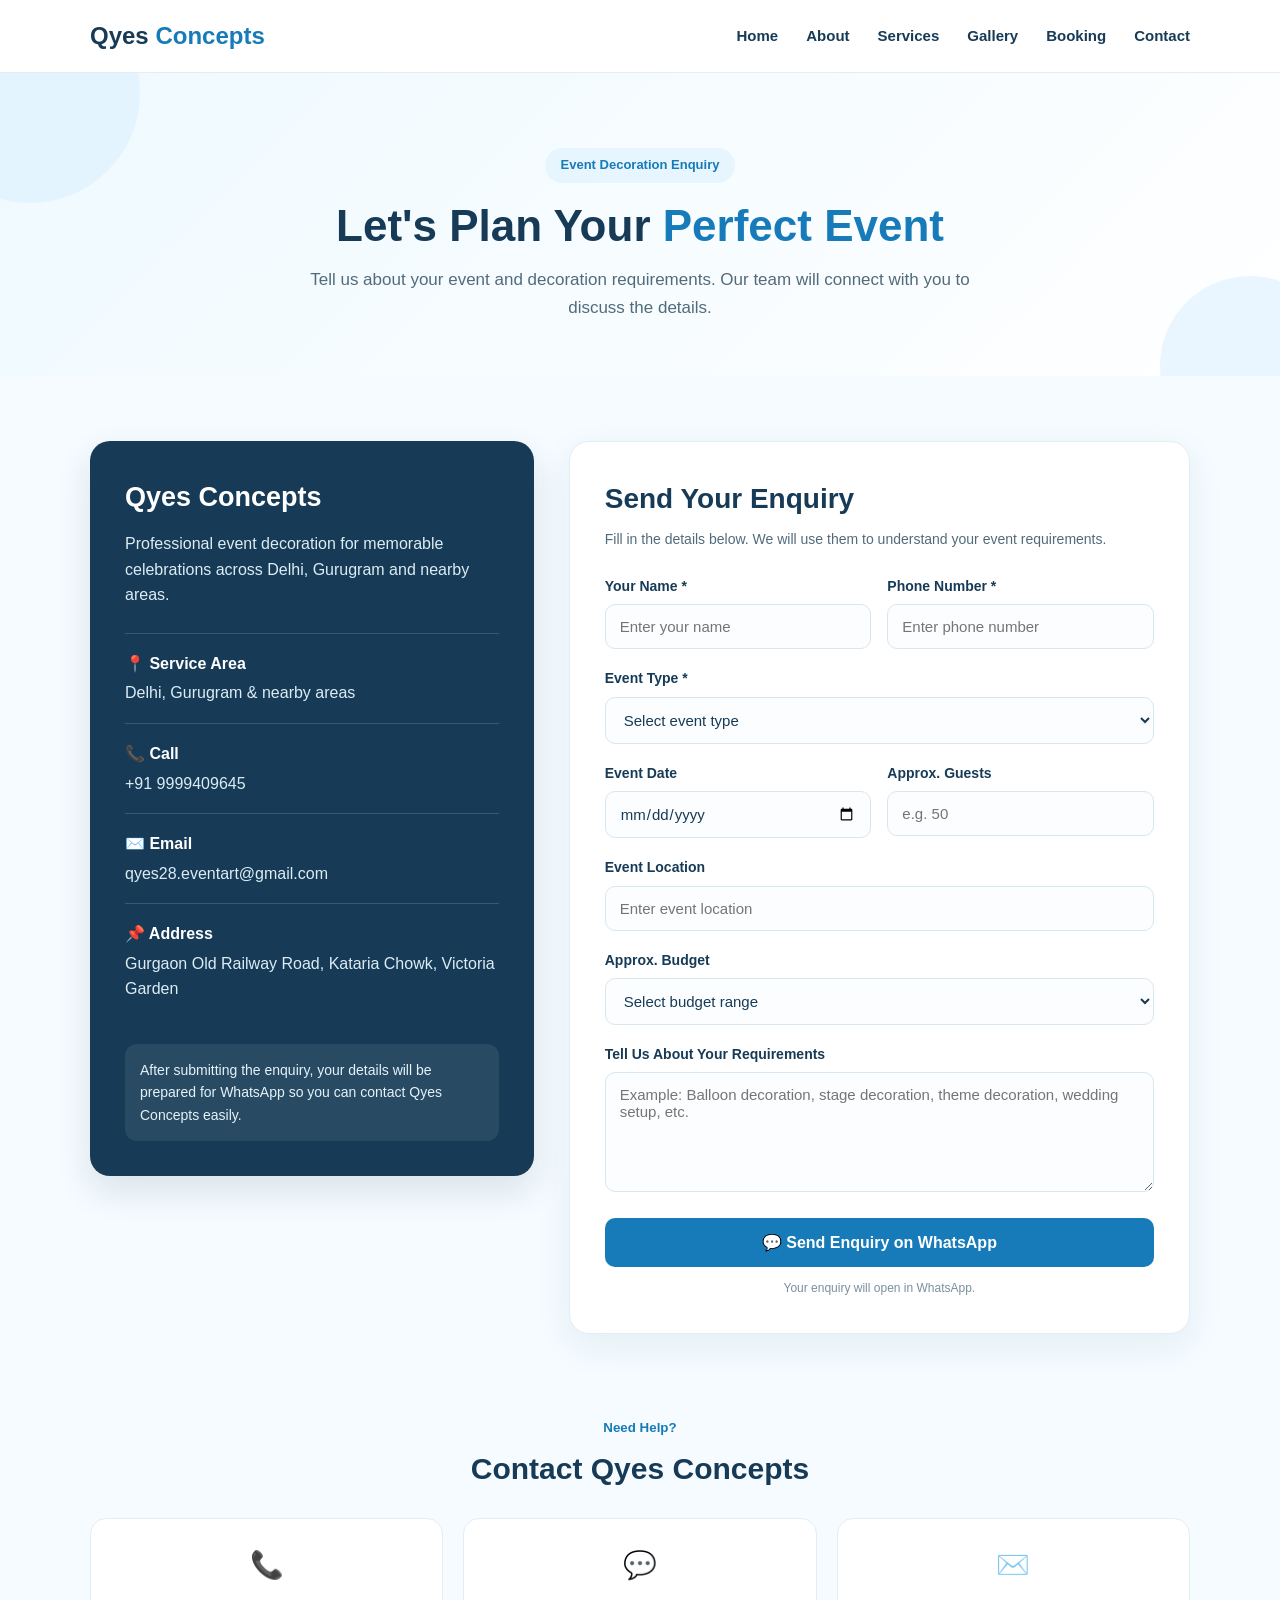
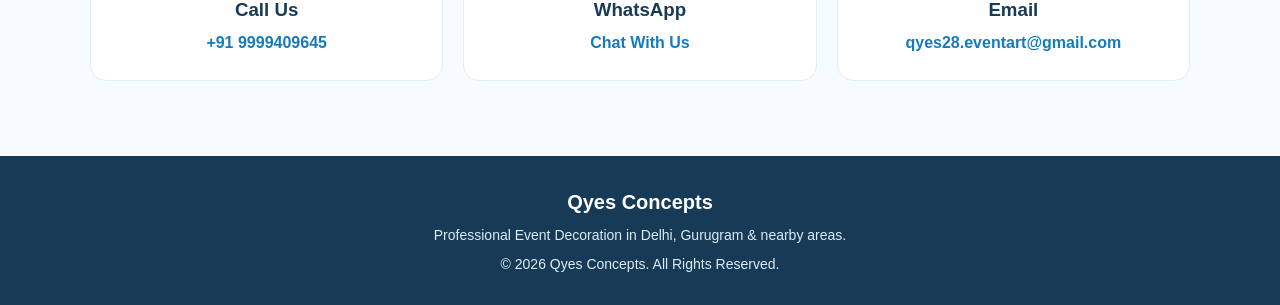
==== commit f3602d4a: "Revise SEO metadata and improve booking page layout Updated SEO metadata for better clarity and rele" ====
--- a/booking.html
+++ b/booking.html
@@ -3,735 +3,1040 @@
 
 <head>
 
-    <!-- BASIC SEO -->
-    <meta charset="UTF-8">
-
-    <meta
-        name="viewport"
-        content="width=device-width, initial-scale=1.0"
-    >
-
-    <title>Book Event Decoration in Delhi & Gurugram | Qyes Concepts</title>
-
-    <meta
-        name="description"
-        content="Book birthday, wedding, corporate or private event decoration with Qyes Concepts in Delhi and Gurugram. Send your event requirements directly on WhatsApp."
-    >
-
-    <meta
-        name="keywords"
-        content="book event decoration Delhi, event decoration booking Gurugram, birthday decoration booking, wedding decoration booking, Qyes Concepts"
-    >
-
-    <meta
-        name="robots"
-        content="index, follow"
-    >
-
-    <!-- CANONICAL -->
-    <link
-        rel="canonical"
-        href="https://abhishekwebstudio.github.io/Qyes-Concepts-event-decoration-/booking.html"
-    >
-
-    <!-- OPEN GRAPH -->
-    <meta
-        property="og:title"
-        content="Book Event Decoration in Delhi & Gurugram | Qyes Concepts"
-    >
-
-    <meta
-        property="og:description"
-        content="Send your event decoration enquiry to Qyes Concepts for birthdays, weddings, corporate events and private parties in Delhi and Gurugram."
-    >
-
-    <meta
-        property="og:type"
-        content="website"
-    >
-
-    <meta
-        property="og:url"
-        content="https://abhishekwebstudio.github.io/Qyes-Concepts-event-decoration-/booking.html"
-    >
-
-    <!-- STYLESHEET -->
-    <link
-        rel="stylesheet"
-        href="style.css"
-    >
-
-    <style>
-
-        .booking-page {
-            min-height: 100vh;
-            padding: 75px 7%;
-            background: linear-gradient(
-                135deg,
-                #effaf5,
-                #ffffff,
-                #fffdf5
-            );
-        }
-
-
-        .booking-heading {
-            text-align: center;
-            max-width: 700px;
-            margin: 0 auto 40px;
-        }
-
-
-        .booking-heading span {
-            color: #a8843f;
-            font-size: 13px;
-            font-weight: bold;
-            letter-spacing: 3px;
-        }
-
-
-        .booking-heading h1 {
-            color: #1f5948;
-            font-size: 42px;
-            margin: 8px 0 12px;
-        }
-
-
-        .booking-heading p {
-            color: #66746e;
-            font-size: 17px;
-        }
-
-
-        .booking-card {
-            max-width: 850px;
-            margin: auto;
-            background: rgba(255,255,255,0.98);
-            border: 1px solid #dceee7;
-            border-radius: 24px;
-            padding: 38px;
-            box-shadow:
-                0 18px 50px
-                rgba(38,115,91,0.10);
-        }
-
-
-        .booking-top {
-            display: flex;
-            justify-content: space-between;
-            align-items: center;
-            padding-bottom: 25px;
-            margin-bottom: 25px;
-            border-bottom: 1px solid #e3eee9;
-        }
-
-
-        .booking-top h2 {
-            color: #1f5948;
-            font-size: 25px;
-        }
-
-
-        .booking-top p {
-            color: #718078;
-            margin-top: 4px;
-        }
-
-
-        .booking-icon {
-            width: 65px;
-            height: 65px;
-            border-radius: 50%;
-            background: #eaf7f1;
-
-            display: flex;
-            align-items: center;
-            justify-content: center;
-
-            font-size: 34px;
-        }
-
-
-        .form-row {
-            display: grid;
-            grid-template-columns: 1fr 1fr;
-            gap: 20px;
-        }
-
-
-        .form-group {
-            margin-bottom: 20px;
-        }
-
-
-        label {
-            color: #34443d;
-            font-size: 14px;
-            font-weight: bold;
-            display: block;
-            margin-bottom: 8px;
-        }
-
-
-        input,
-        select,
-        textarea {
-            width: 100%;
-            padding: 14px 15px;
-
-            border: 1px solid #cfe5dc;
-            border-radius: 11px;
-
-            background: #fbfefc;
-            color: #34443d;
-
-            font-size: 15px;
-            outline: none;
-
-            font-family: Arial, sans-serif;
-        }
-
-
-        input:focus,
-        select:focus,
-        textarea:focus {
-            border-color: #26735b;
-
-            box-shadow:
-                0 0 0 3px
-                rgba(38,115,91,0.08);
-        }
-
-
-        textarea {
-            height: 125px;
-            resize: vertical;
-        }
-
-
-        .submit-btn {
-            width: 100%;
-
-            border: none;
-            padding: 15px;
-
-            border-radius: 30px;
-
-            background: #26735b;
-            color: white;
-
-            font-size: 16px;
-            font-weight: bold;
-
-            cursor: pointer;
-            margin-top: 5px;
-        }
-
-
-        .submit-btn:hover {
-            background: #1c5a47;
-        }
-
-
-        .booking-note {
-            text-align: center;
-
-            color: #718078;
-
-            font-size: 13px;
-
-            margin-top: 12px;
-        }
-
-
-        .whatsapp-note {
-            margin-top: 18px;
-
-            padding: 13px;
-
-            background: #eaf7f1;
-
-            border-radius: 12px;
-
-            text-align: center;
-
-            color: #1f5948;
-
-            font-size: 14px;
-
-            font-weight: 600;
-        }
-
-
-        /* FINAL QUOTE SECTION */
-
-        .booking-final {
-            margin-top: 30px;
-
-            padding: 30px 20px;
-
-            text-align: center;
-
-            background: #f4faf7;
-
-            border: 1px solid #dceee7;
-
-            border-radius: 18px;
-        }
-
-
-        .booking-final h2 {
-            color: #1f5948;
-
-            font-size: 25px;
-
-            margin-bottom: 12px;
-        }
-
-
-        .booking-final p {
-            color: #66746e;
-
-            max-width: 620px;
-
-            margin: auto;
-
-            font-size: 16px;
-
-            line-height: 1.8;
-
-            font-style: italic;
-        }
-
-
-        @media (max-width: 700px) {
-
-            .booking-page {
-                padding: 55px 5%;
-            }
-
-
-            .booking-heading h1 {
-                font-size: 34px;
-            }
-
-
-            .booking-card {
-                padding: 25px 20px;
-            }
-
-
-            .form-row {
-                grid-template-columns: 1fr;
-                gap: 0;
-            }
-
-
-            .booking-top {
-                gap: 15px;
-            }
-
-
-            .booking-top h2 {
-                font-size: 22px;
-            }
-
-
-            .booking-icon {
-                width: 55px;
-                height: 55px;
-                font-size: 28px;
-            }
-
-        }
-
-    </style>
+<meta charset="UTF-8">
+
+<meta name="viewport"
+content="width=device-width, initial-scale=1.0">
+
+<title>Book Event Decoration | Qyes Concepts Delhi & Gurugram</title>
+
+<meta name="description"
+content="Book event decoration services from Qyes Concepts in Delhi, Gurugram and nearby areas. Enquire for birthdays, weddings, corporate events, private parties and customized decorations.">
+
+<meta name="keywords"
+content="book event decoration Delhi, event decorator Gurugram, birthday decoration booking, wedding decoration booking, Qyes Concepts">
+
+<meta name="author" content="Qyes Concepts">
+
+<meta name="robots" content="index, follow">
+
+<meta name="google-site-verification"
+content="D07fI1-LAL-J-J1HRcfwWt1qley3RjHlHlz8ll8Fhas">
+
+<link rel="canonical"
+href="https://abhishekwebstudio.github.io/Qyes-Concepts-event-decoration-/booking.html">
+
+<meta property="og:title"
+content="Book Event Decoration | Qyes Concepts">
+
+<meta property="og:description"
+content="Send your event decoration enquiry to Qyes Concepts in Delhi, Gurugram and nearby areas.">
+
+<meta property="og:type" content="website">
+
+<meta property="og:url"
+content="https://abhishekwebstudio.github.io/Qyes-Concepts-event-decoration-/booking.html">
+
+<style>
+
+*{
+margin:0;
+padding:0;
+box-sizing:border-box;
+}
+
+html{
+scroll-behavior:smooth;
+}
+
+body{
+font-family:Arial, Helvetica, sans-serif;
+background:#f5fbff;
+color:#526b7b;
+line-height:1.6;
+}
+
+a{
+text-decoration:none;
+}
+
+.container{
+width:92%;
+max-width:1100px;
+margin:auto;
+}
+
+/* HEADER */
+
+header{
+background:#ffffff;
+border-bottom:1px solid #e2edf4;
+position:sticky;
+top:0;
+z-index:1000;
+}
+
+.navbar{
+height:72px;
+display:flex;
+align-items:center;
+justify-content:space-between;
+}
+
+.logo{
+font-size:24px;
+font-weight:800;
+color:#173b56;
+}
+
+.logo span{
+color:#167bb8;
+}
+
+.nav-links{
+display:flex;
+gap:28px;
+align-items:center;
+}
+
+.nav-links a{
+color:#173b56;
+font-weight:600;
+font-size:15px;
+}
+
+.nav-links a:hover{
+color:#167bb8;
+}
+
+.menu-btn{
+display:none;
+font-size:28px;
+cursor:pointer;
+color:#173b56;
+}
+
+/* MOBILE MENU */
+
+.mobile-menu{
+display:none;
+background:#ffffff;
+border-top:1px solid #e2edf4;
+padding:15px 5%;
+}
+
+.mobile-menu.active{
+display:block;
+}
+
+.mobile-menu a{
+display:block;
+padding:12px 0;
+color:#173b56;
+font-weight:600;
+border-bottom:1px solid #eef4f7;
+}
+
+/* HERO */
+
+.booking-hero{
+padding:75px 0 55px;
+text-align:center;
+background:
+linear-gradient(135deg,#eef9ff,#ffffff);
+position:relative;
+overflow:hidden;
+}
+
+.booking-hero::before{
+content:"";
+position:absolute;
+width:220px;
+height:220px;
+border-radius:50%;
+background:#dff3ff;
+top:-90px;
+left:-80px;
+opacity:.7;
+}
+
+.booking-hero::after{
+content:"";
+position:absolute;
+width:180px;
+height:180px;
+border-radius:50%;
+background:#eaf6ff;
+bottom:-80px;
+right:-60px;
+}
+
+.badge{
+display:inline-block;
+padding:7px 16px;
+border-radius:30px;
+background:#e7f5ff;
+color:#167bb8;
+font-size:13px;
+font-weight:700;
+margin-bottom:18px;
+}
+
+.booking-hero h1{
+font-size:44px;
+color:#173b56;
+margin-bottom:15px;
+line-height:1.15;
+position:relative;
+z-index:2;
+}
+
+.booking-hero h1 span{
+color:#167bb8;
+}
+
+.booking-hero p{
+max-width:700px;
+margin:auto;
+font-size:17px;
+position:relative;
+z-index:2;
+}
+
+/* BOOKING SECTION */
+
+.booking-section{
+padding:65px 0 80px;
+}
+
+.booking-layout{
+display:grid;
+grid-template-columns:1fr 1.4fr;
+gap:35px;
+align-items:start;
+}
+
+/* INFO CARD */
+
+.info-card{
+background:#173b56;
+color:white;
+padding:35px;
+border-radius:20px;
+box-shadow:0 15px 35px rgba(23,59,86,.12);
+}
+
+.info-card h2{
+font-size:27px;
+margin-bottom:12px;
+}
+
+.info-card p{
+color:#dcecf5;
+margin-bottom:25px;
+}
+
+.info-item{
+padding:17px 0;
+border-top:1px solid rgba(255,255,255,.15);
+}
+
+.info-item strong{
+display:block;
+color:white;
+margin-bottom:4px;
+}
+
+.info-item span,
+.info-item a{
+color:#dcecf5;
+}
+
+.info-item a:hover{
+color:white;
+}
+
+.note{
+margin-top:25px;
+padding:15px;
+border-radius:12px;
+background:rgba(255,255,255,.08);
+font-size:14px;
+color:#e4f2f9;
+}
+
+/* FORM */
+
+.form-card{
+background:white;
+padding:35px;
+border-radius:20px;
+border:1px solid #e2edf4;
+box-shadow:0 12px 35px rgba(31,91,120,.08);
+}
+
+.form-card h2{
+color:#173b56;
+font-size:28px;
+margin-bottom:6px;
+}
+
+.form-card .intro{
+margin-bottom:25px;
+font-size:14px;
+}
+
+.form-group{
+margin-bottom:18px;
+}
+
+.form-group label{
+display:block;
+font-weight:700;
+color:#173b56;
+margin-bottom:7px;
+font-size:14px;
+}
+
+.form-group input,
+.form-group select,
+.form-group textarea{
+width:100%;
+padding:13px 14px;
+border:1px solid #d8e7ef;
+border-radius:10px;
+font-size:15px;
+font-family:inherit;
+outline:none;
+background:#fbfdff;
+color:#173b56;
+}
+
+.form-group input:focus,
+.form-group select:focus,
+.form-group textarea:focus{
+border-color:#167bb8;
+box-shadow:0 0 0 3px rgba(22,123,184,.08);
+}
+
+.form-group textarea{
+min-height:120px;
+resize:vertical;
+}
+
+.two-column{
+display:grid;
+grid-template-columns:1fr 1fr;
+gap:16px;
+}
+
+/* BUTTON */
+
+.submit-btn{
+width:100%;
+border:none;
+border-radius:10px;
+padding:15px 20px;
+background:#167bb8;
+color:white;
+font-size:16px;
+font-weight:700;
+cursor:pointer;
+transition:.2s;
+}
+
+.submit-btn:hover{
+background:#126a9f;
+transform:translateY(-1px);
+}
+
+.small-text{
+text-align:center;
+font-size:12px;
+margin-top:12px;
+color:#78909e;
+}
+
+/* QUICK CONTACT */
+
+.quick-contact{
+padding:0 0 75px;
+}
+
+.quick-title{
+text-align:center;
+margin-bottom:25px;
+}
+
+.quick-title small{
+color:#167bb8;
+font-weight:700;
+}
+
+.quick-title h2{
+color:#173b56;
+font-size:30px;
+margin-top:5px;
+}
+
+.quick-grid{
+display:grid;
+grid-template-columns:repeat(3,1fr);
+gap:20px;
+}
+
+.quick-card{
+background:white;
+padding:25px;
+text-align:center;
+border:1px solid #e2edf4;
+border-radius:16px;
+}
+
+.quick-card .icon{
+font-size:27px;
+margin-bottom:8px;
+}
+
+.quick-card h3{
+color:#173b56;
+margin-bottom:5px;
+}
+
+.quick-card a{
+color:#167bb8;
+font-weight:600;
+word-break:break-word;
+}
+
+/* FOOTER */
+
+footer{
+background:#173b56;
+color:#dcecf5;
+text-align:center;
+padding:30px 15px;
+}
+
+footer strong{
+color:white;
+font-size:20px;
+}
+
+footer p{
+margin-top:6px;
+font-size:14px;
+}
+
+/* RESPONSIVE */
+
+@media(max-width:800px){
+
+.nav-links{
+display:none;
+}
+
+.menu-btn{
+display:block;
+}
+
+.booking-hero{
+padding:60px 0 45px;
+}
+
+.booking-hero h1{
+font-size:34px;
+}
+
+.booking-hero p{
+font-size:15px;
+}
+
+.booking-layout{
+grid-template-columns:1fr;
+}
+
+.quick-grid{
+grid-template-columns:1fr;
+}
+
+}
+
+@media(max-width:550px){
+
+.navbar{
+height:65px;
+}
+
+.logo{
+font-size:21px;
+}
+
+.booking-hero h1{
+font-size:30px;
+}
+
+.booking-section{
+padding:45px 0 60px;
+}
+
+.info-card,
+.form-card{
+padding:25px 20px;
+}
+
+.two-column{
+grid-template-columns:1fr;
+gap:0;
+}
+
+.form-card h2{
+font-size:24px;
+}
+
+.quick-title h2{
+font-size:25px;
+}
+
+}
+
+</style>
 
 </head>
 
-
 <body>
 
-
-    <!-- HEADER -->
-
-    <header>
-
-        <div class="logo">
-            Qyes Concepts
-        </div>
-
-
-        <nav>
-
-            <a href="index.html">
-                Home
-            </a>
-
-            <a href="booking.html">
-                Book Your Event
-            </a>
-
-        </nav>
-
-    </header>
-
-
-    <!-- BOOKING PAGE -->
-
-    <main>
-
-    <section class="booking-page">
-
-        <div class="booking-heading">
-
-            <span>
-                QYES CONCEPTS
-            </span>
-
-
-            <h1>
-                Book Event Decoration in Delhi & Gurugram
-            </h1>
-
-
-            <p>
-                Tell us about your birthday, wedding, corporate
-                event or private party and share your decoration
-                requirements with us. Your enquiry will be sent
-                directly on WhatsApp.
-            </p>
-
-        </div>
-
-
-        <div class="booking-card">
-
-
-            <div class="booking-top">
-
-                <div>
-
-                    <h2>
-                        Event Details
-                    </h2>
-
-
-                    <p>
-                        Fill in the details below to send
-                        your event decoration enquiry.
-                    </p>
-
-                </div>
-
-
-                <div class="booking-icon">
-                    🎈
-                </div>
-
-            </div>
-
-
-            <form id="bookingForm">
-
-
-                <div class="form-row">
-
-
-                    <div class="form-group">
-
-                        <label for="name">
-                            Full Name
-                        </label>
-
-
-                        <input
-                            type="text"
-                            id="name"
-                            placeholder="Enter your name"
-                            autocomplete="name"
-                            required
-                        >
-
-                    </div>
-
-
-                    <div class="form-group">
-
-                        <label for="phone">
-                            Phone Number
-                        </label>
-
-
-                        <input
-                            type="tel"
-                            id="phone"
-                            placeholder="Enter your phone number"
-                            autocomplete="tel"
-                            required
-                        >
-
-                    </div>
-
-                </div>
-
-
-                <div class="form-row">
-
-
-                    <div class="form-group">
-
-                        <label for="event">
-                            Event Type
-                        </label>
-
-
-                        <select
-                            id="event"
-                            required
-                        >
-
-                            <option value="">
-                                Select Event
-                            </option>
-
-                            <option>
-                                Birthday Party
-                            </option>
-
-                            <option>
-                                Wedding Decoration
-                            </option>
-
-                            <option>
-                                Corporate Event
-                            </option>
-
-                            <option>
-                                Private Party
-                            </option>
-
-                            <option>
-                                Other Event
-                            </option>
-
-                        </select>
-
-                    </div>
-
-
-                    <div class="form-group">
-
-                        <label for="date">
-                            Event Date
-                        </label>
-
-
-                        <input
-                            type="date"
-                            id="date"
-                            required
-                        >
-
-                    </div>
-
-                </div>
-
-
-                <div class="form-group">
-
-                    <label for="location">
-                        Event Location
-                    </label>
-
-
-                    <input
-                        type="text"
-                        id="location"
-                        placeholder="Enter event location"
-                        autocomplete="street-address"
-                        required
-                    >
-
-                </div>
-
-
-                <div class="form-group">
-
-                    <label for="requirements">
-                        Decoration Requirements
-                    </label>
-
-
-                    <textarea
-                        id="requirements"
-                        placeholder="Tell us what decoration you are looking for..."
-                    ></textarea>
-
-                </div>
-
-
-                <button
-                    type="submit"
-                    class="submit-btn"
-                >
-                    Send Enquiry on WhatsApp →
-                </button>
-
-
-                <div class="booking-note">
-                    Your enquiry will open directly in WhatsApp.
-                </div>
-
-
-                <div class="whatsapp-note">
-                    📱 WhatsApp: 9999409645
-                </div>
-
-
-            </form>
-
-
-            <div class="booking-final">
-
-                <h2>
-                    Let’s Plan Your Perfect Event
-                </h2>
-
-
-                <p>
-                    “Every celebration deserves a beautiful
-                    setting, and every moment deserves
-                    to be remembered.”
-                </p>
-
-            </div>
-
-
-        </div>
-
-    </section>
-
-    </main>
-
-
-    <!-- FOOTER -->
-
-    <footer>
-
-        <p>
-            © 2026 Qyes Concepts |
-            Event Decoration in Delhi & Gurugram
-        </p>
-
-    </footer>
-
-
-    <!-- WHATSAPP ENQUIRY SCRIPT -->
-
-    <script>
-
-        const form =
-            document.getElementById("bookingForm");
-
-
-        form.addEventListener(
-            "submit",
-            function(event) {
-
-                event.preventDefault();
-
-
-                const name =
-                    document
-                    .getElementById("name")
-                    .value
-                    .trim();
-
-
-                const phone =
-                    document
-                    .getElementById("phone")
-                    .value
-                    .trim();
-
-
-                const eventType =
-                    document
-                    .getElementById("event")
-                    .value;
-
-
-                const date =
-                    document
-                    .getElementById("date")
-                    .value;
-
-
-                const location =
-                    document
-                    .getElementById("location")
-                    .value
-                    .trim();
-
-
-                const requirements =
-                    document
-                    .getElementById("requirements")
-                    .value
-                    .trim();
-
-
-                const whatsappMessage =
-
-                    "🎈 *QYES CONCEPTS - NEW EVENT ENQUIRY*" +
-                    "\n\n" +
-
-                    "👤 *Name:* " +
-                    name +
-                    "\n\n" +
-
-                    "📞 *Phone:* " +
-                    phone +
-                    "\n\n" +
-
-                    "🎉 *Event:* " +
-                    eventType +
-                    "\n\n" +
-
-                    "📅 *Event Date:* " +
-                    date +
-                    "\n\n" +
-
-                    "📍 *Location:* " +
-                    location +
-                    "\n\n" +
-
-                    "✨ *Requirements:* " +
-                    (
-                        requirements ||
-                        "Not specified"
-                    );
-
-
-                const whatsappURL =
-
-                    "https://wa.me/919999409645?text=" +
-
-                    encodeURIComponent(
-                        whatsappMessage
-                    );
-
-
-                window.open(
-                    whatsappURL,
-                    "_blank"
-                );
-
-            }
-        );
-
-    </script>
+<!-- HEADER -->
+
+<header>
+
+<div class="container navbar">
+
+<a href="index.html" class="logo">
+Qyes <span>Concepts</span>
+</a>
+
+<nav class="nav-links">
+
+<a href="index.html">Home</a>
+
+<a href="index.html#about">About</a>
+
+<a href="index.html#services">Services</a>
+
+<a href="index.html#gallery">Gallery</a>
+
+<a href="booking.html">Booking</a>
+
+<a href="index.html#contact">Contact</a>
+
+</nav>
+
+<div class="menu-btn"
+onclick="toggleMenu()">
+☰
+</div>
+
+</div>
+
+<div class="mobile-menu" id="mobileMenu">
+
+<a href="index.html"
+onclick="closeMenu()">Home</a>
+
+<a href="index.html#about"
+onclick="closeMenu()">About</a>
+
+<a href="index.html#services"
+onclick="closeMenu()">Services</a>
+
+<a href="index.html#gallery"
+onclick="closeMenu()">Gallery</a>
+
+<a href="booking.html"
+onclick="closeMenu()">Booking</a>
+
+<a href="index.html#contact"
+onclick="closeMenu()">Contact</a>
+
+</div>
+
+</header>
+
+
+<!-- HERO -->
+
+<section class="booking-hero">
+
+<div class="container">
+
+<div class="badge">
+Event Decoration Enquiry
+</div>
+
+<h1>
+Let's Plan Your <span>Perfect Event</span>
+</h1>
+
+<p>
+Tell us about your event and decoration requirements.
+Our team will connect with you to discuss the details.
+</p>
+
+</div>
+
+</section>
+
+
+<!-- BOOKING -->
+
+<section class="booking-section">
+
+<div class="container">
+
+<div class="booking-layout">
+
+
+<!-- INFO -->
+
+<div class="info-card">
+
+<h2>
+Qyes Concepts
+</h2>
+
+<p>
+Professional event decoration for memorable celebrations
+across Delhi, Gurugram and nearby areas.
+</p>
+
+<div class="info-item">
+
+<strong>📍 Service Area</strong>
+
+<span>
+Delhi, Gurugram & nearby areas
+</span>
+
+</div>
+
+<div class="info-item">
+
+<strong>📞 Call</strong>
+
+<a href="tel:+919999409645">
++91 9999409645
+</a>
+
+</div>
+
+<div class="info-item">
+
+<strong>✉️ Email</strong>
+
+<a href="mailto:qyes28.eventart@gmail.com">
+qyes28.eventart@gmail.com
+</a>
+
+</div>
+
+<div class="info-item">
+
+<strong>📌 Address</strong>
+
+<span>
+Gurgaon Old Railway Road,
+Kataria Chowk, Victoria Garden
+</span>
+
+</div>
+
+<div class="note">
+
+After submitting the enquiry, your details will
+be prepared for WhatsApp so you can contact
+Qyes Concepts easily.
+
+</div>
+
+</div>
+
+
+<!-- FORM -->
+
+<div class="form-card">
+
+<h2>
+Send Your Enquiry
+</h2>
+
+<p class="intro">
+Fill in the details below. We will use them to understand
+your event requirements.
+</p>
+
+<form id="bookingForm">
+
+
+<div class="two-column">
+
+<div class="form-group">
+
+<label for="name">
+Your Name *
+</label>
+
+<input
+type="text"
+id="name"
+placeholder="Enter your name"
+required>
+
+</div>
+
+
+<div class="form-group">
+
+<label for="phone">
+Phone Number *
+</label>
+
+<input
+type="tel"
+id="phone"
+placeholder="Enter phone number"
+required>
+
+</div>
+
+</div>
+
+
+<div class="form-group">
+
+<label for="event">
+Event Type *
+</label>
+
+<select id="event" required>
+
+<option value="">
+Select event type
+</option>
+
+<option>Birthday Party</option>
+
+<option>Wedding Function</option>
+
+<option>Festival Event</option>
+
+<option>Corporate Event</option>
+
+<option>Private Party</option>
+
+<option>Customized Event</option>
+
+<option>Other Event</option>
+
+</select>
+
+</div>
+
+
+<div class="two-column">
+
+<div class="form-group">
+
+<label for="date">
+Event Date
+</label>
+
+<input
+type="date"
+id="date">
+
+</div>
+
+
+<div class="form-group">
+
+<label for="guests">
+Approx. Guests
+</label>
+
+<input
+type="number"
+id="guests"
+placeholder="e.g. 50">
+
+</div>
+
+</div>
+
+
+<div class="form-group">
+
+<label for="location">
+Event Location
+</label>
+
+<input
+type="text"
+id="location"
+placeholder="Enter event location">
+
+</div>
+
+
+<div class="form-group">
+
+<label for="budget">
+Approx. Budget
+</label>
+
+<select id="budget">
+
+<option value="">
+Select budget range
+</option>
+
+<option>Below ₹10,000</option>
+
+<option>₹10,000 – ₹25,000</option>
+
+<option>₹25,000 – ₹50,000</option>
+
+<option>₹50,000 – ₹1,00,000</option>
+
+<option>Above ₹1,00,000</option>
+
+<option>Not decided yet</option>
+
+</select>
+
+</div>
+
+
+<div class="form-group">
+
+<label for="message">
+Tell Us About Your Requirements
+</label>
+
+<textarea
+id="message"
+placeholder="Example: Balloon decoration, stage decoration, theme decoration, wedding setup, etc."></textarea>
+
+</div>
+
+
+<button
+type="submit"
+class="submit-btn">
+
+💬 Send Enquiry on WhatsApp
+
+</button>
+
+<p class="small-text">
+Your enquiry will open in WhatsApp.
+</p>
+
+</form>
+
+</div>
+
+</div>
+
+</div>
+
+</section>
+
+
+<!-- QUICK CONTACT -->
+
+<section class="quick-contact">
+
+<div class="container">
+
+<div class="quick-title">
+
+<small>Need Help?</small>
+
+<h2>
+Contact Qyes Concepts
+</h2>
+
+</div>
+
+<div class="quick-grid">
+
+
+<div class="quick-card">
+
+<div class="icon">📞</div>
+
+<h3>Call Us</h3>
+
+<a href="tel:+919999409645">
++91 9999409645
+</a>
+
+</div>
+
+
+<div class="quick-card">
+
+<div class="icon">💬</div>
+
+<h3>WhatsApp</h3>
+
+<a
+href="https://wa.me/919999409645"
+target="_blank"
+rel="noopener">
+
+Chat With Us
+
+</a>
+
+</div>
+
+
+<div class="quick-card">
+
+<div class="icon">✉️</div>
+
+<h3>Email</h3>
+
+<a href="mailto:qyes28.eventart@gmail.com">
+
+qyes28.eventart@gmail.com
+
+</a>
+
+</div>
+
+
+</div>
+
+</div>
+
+</section>
+
+
+<!-- FOOTER -->
+
+<footer>
+
+<strong>
+Qyes Concepts
+</strong>
+
+<p>
+Professional Event Decoration in Delhi,
+Gurugram & nearby areas.
+</p>
+
+<p>
+© 2026 Qyes Concepts. All Rights Reserved.
+</p>
+
+</footer>
+
+
+<script>
+
+function toggleMenu(){
+
+document
+.getElementById("mobileMenu")
+.classList
+.toggle("active");
+
+}
+
+function closeMenu(){
+
+document
+.getElementById("mobileMenu")
+.classList
+.remove("active");
+
+}
+
+
+/* WHATSAPP FORM */
+
+document
+.getElementById("bookingForm")
+.addEventListener("submit", function(e){
+
+e.preventDefault();
+
+
+const name =
+document.getElementById("name").value.trim();
+
+const phone =
+document.getElementById("phone").value.trim();
+
+const eventType =
+document.getElementById("event").value;
+
+const date =
+document.getElementById("date").value || "Not specified";
+
+const guests =
+document.getElementById("guests").value || "Not specified";
+
+const location =
+document.getElementById("location").value.trim()
+|| "Not specified";
+
+const budget =
+document.getElementById("budget").value
+|| "Not specified";
+
+const message =
+document.getElementById("message").value.trim()
+|| "No additional requirements";
+
+
+const whatsappMessage =
+`Hello Qyes Concepts,
+
+I would like to enquire about event decoration.
+
+Name: ${name}
+Phone: ${phone}
+Event Type: ${eventType}
+Event Date: ${date}
+Approx. Guests: ${guests}
+Event Location: ${location}
+Approx. Budget: ${budget}
+
+Requirements:
+${message}
+
+Please share the details and quotation.
+
+Thank you.`;
+
+
+const whatsappURL =
+"https://wa.me/919999409645?text="
++ encodeURIComponent(whatsappMessage);
+
+
+window.open(
+whatsappURL,
+"_blank"
+);
+
+});
+
+</script>
 
 </body>
 
